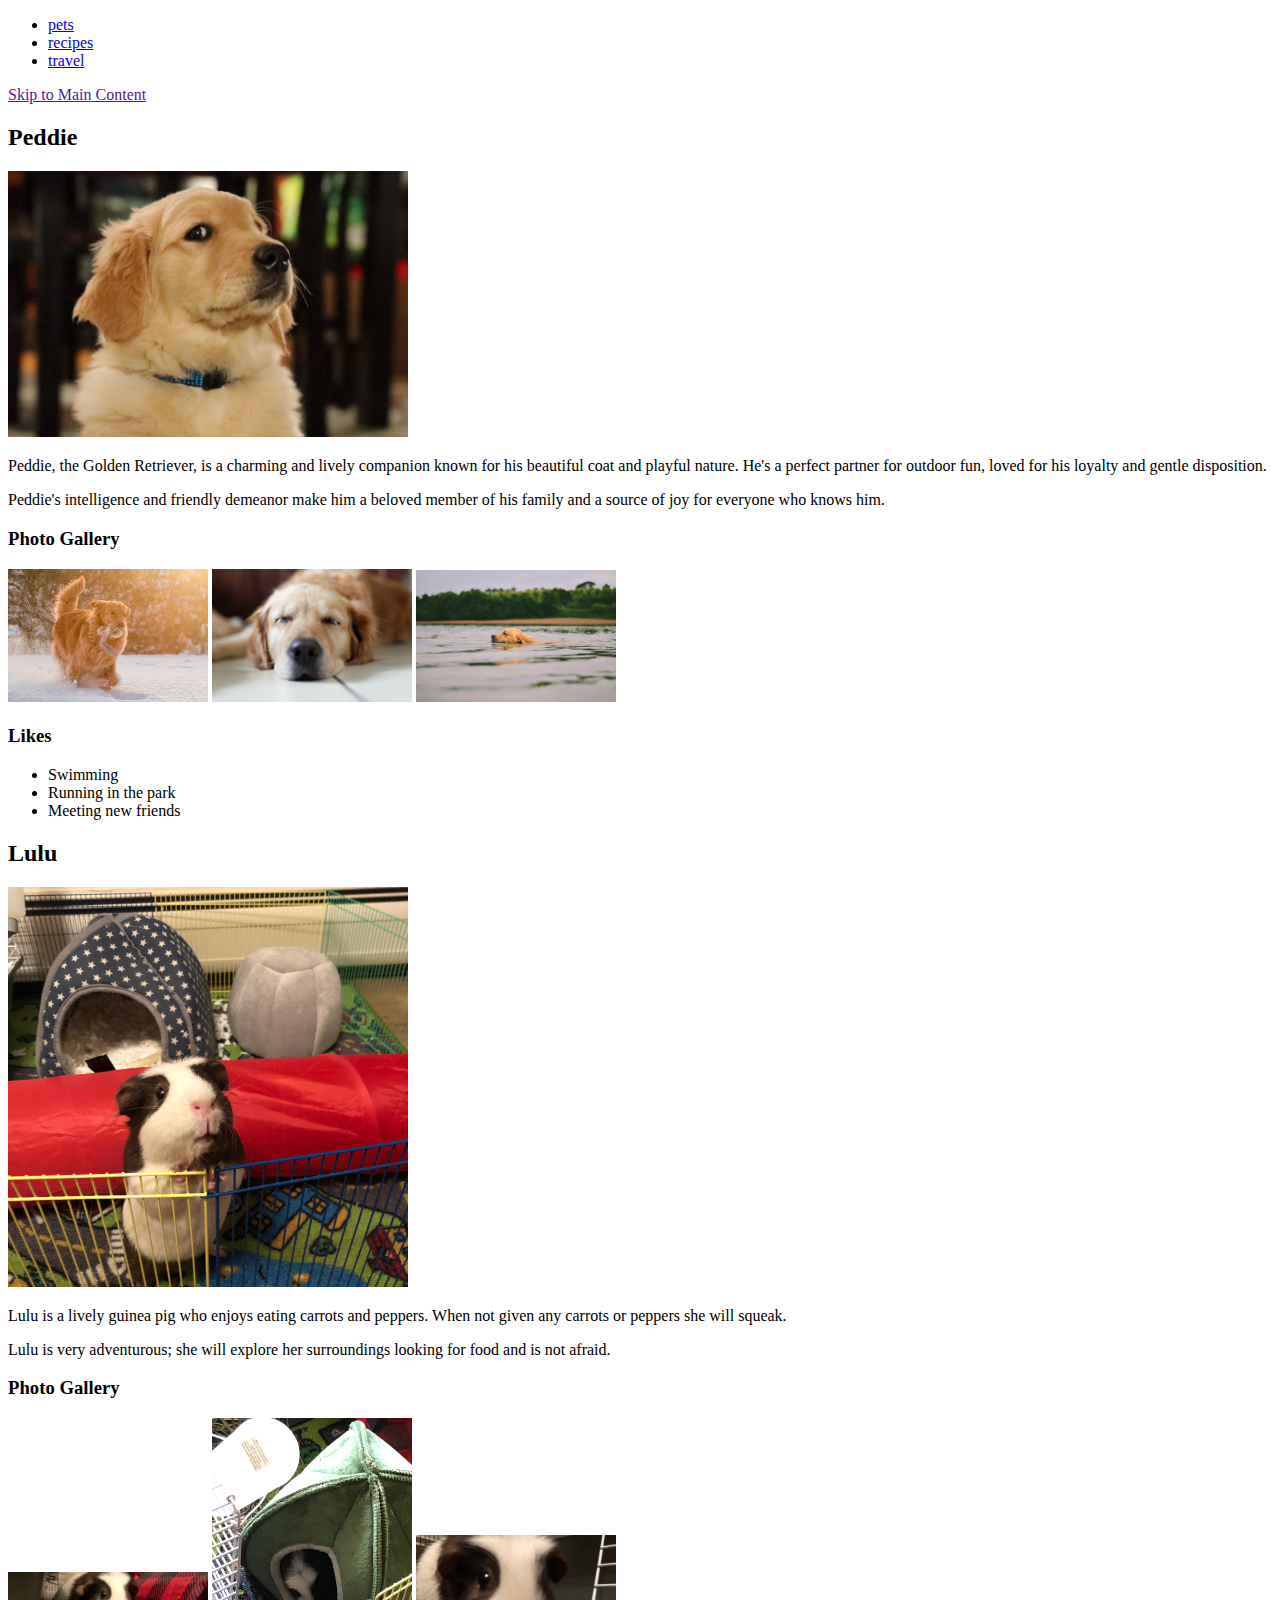
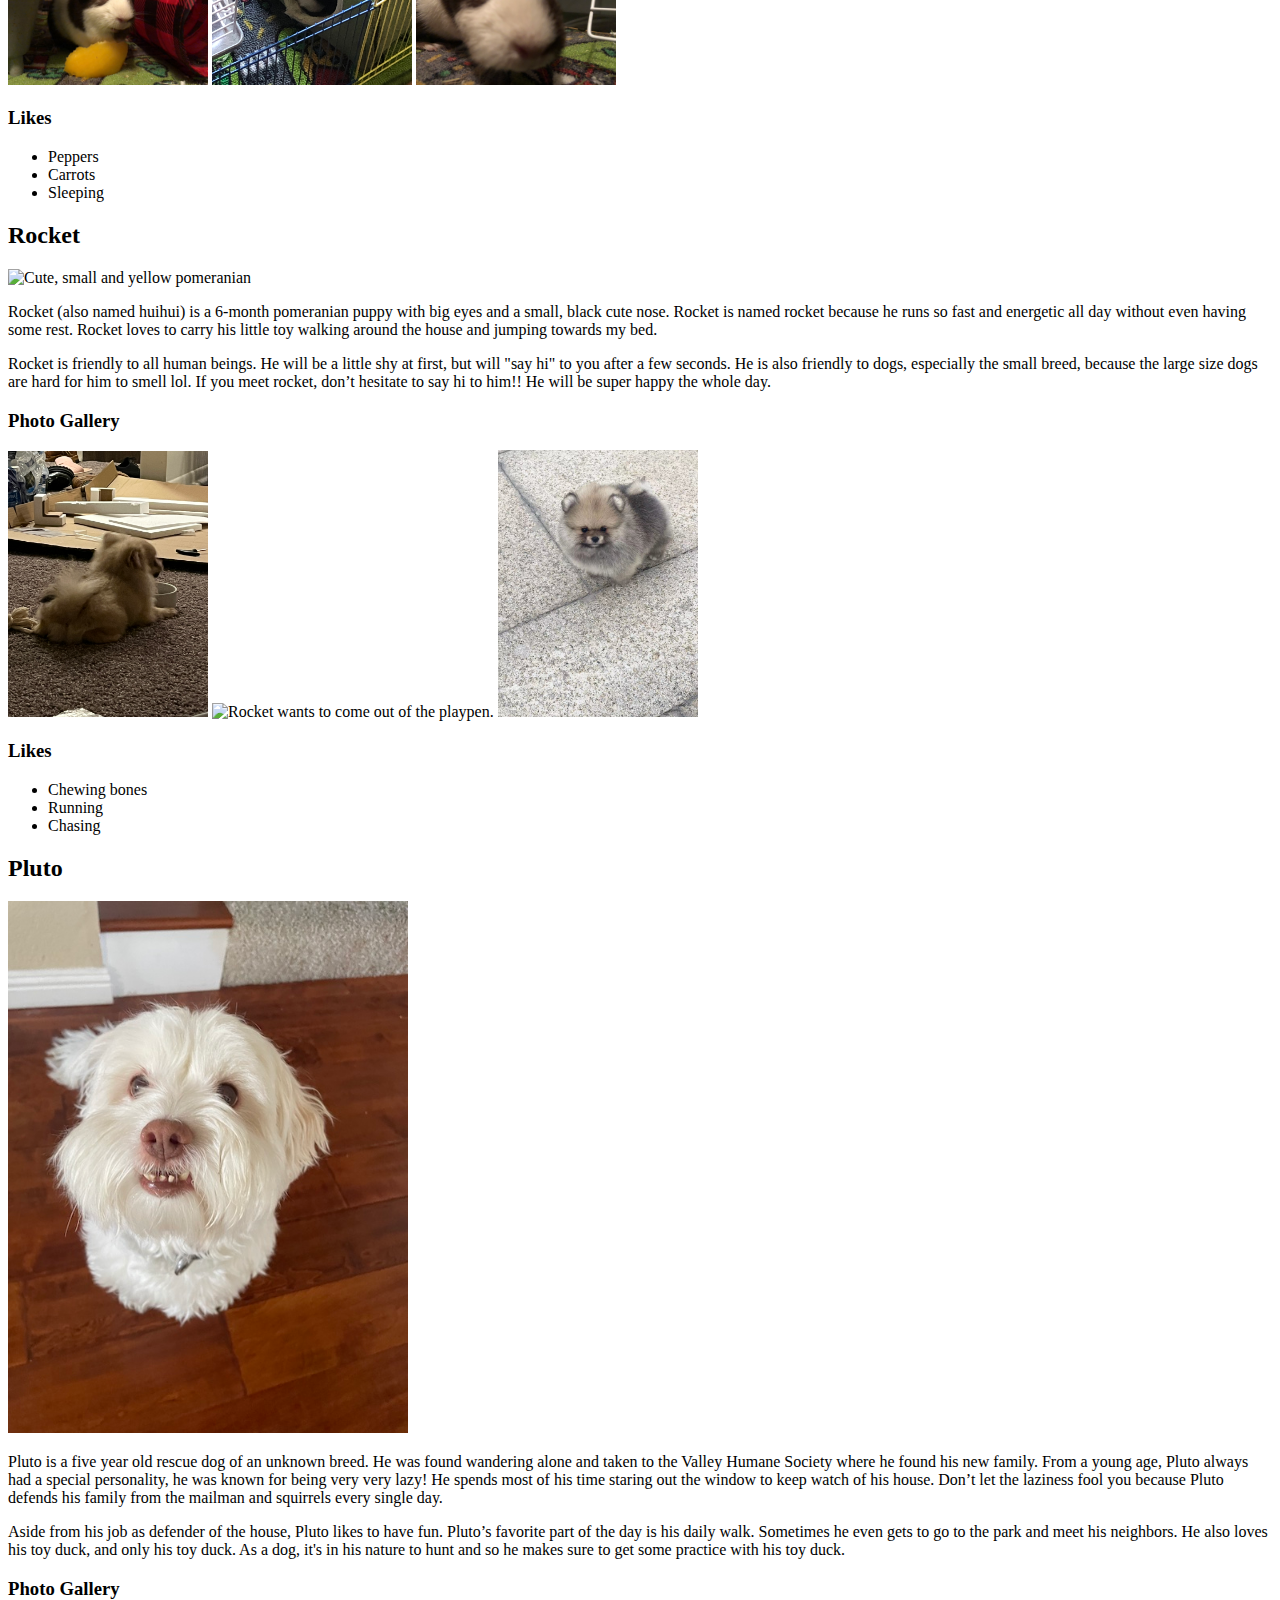
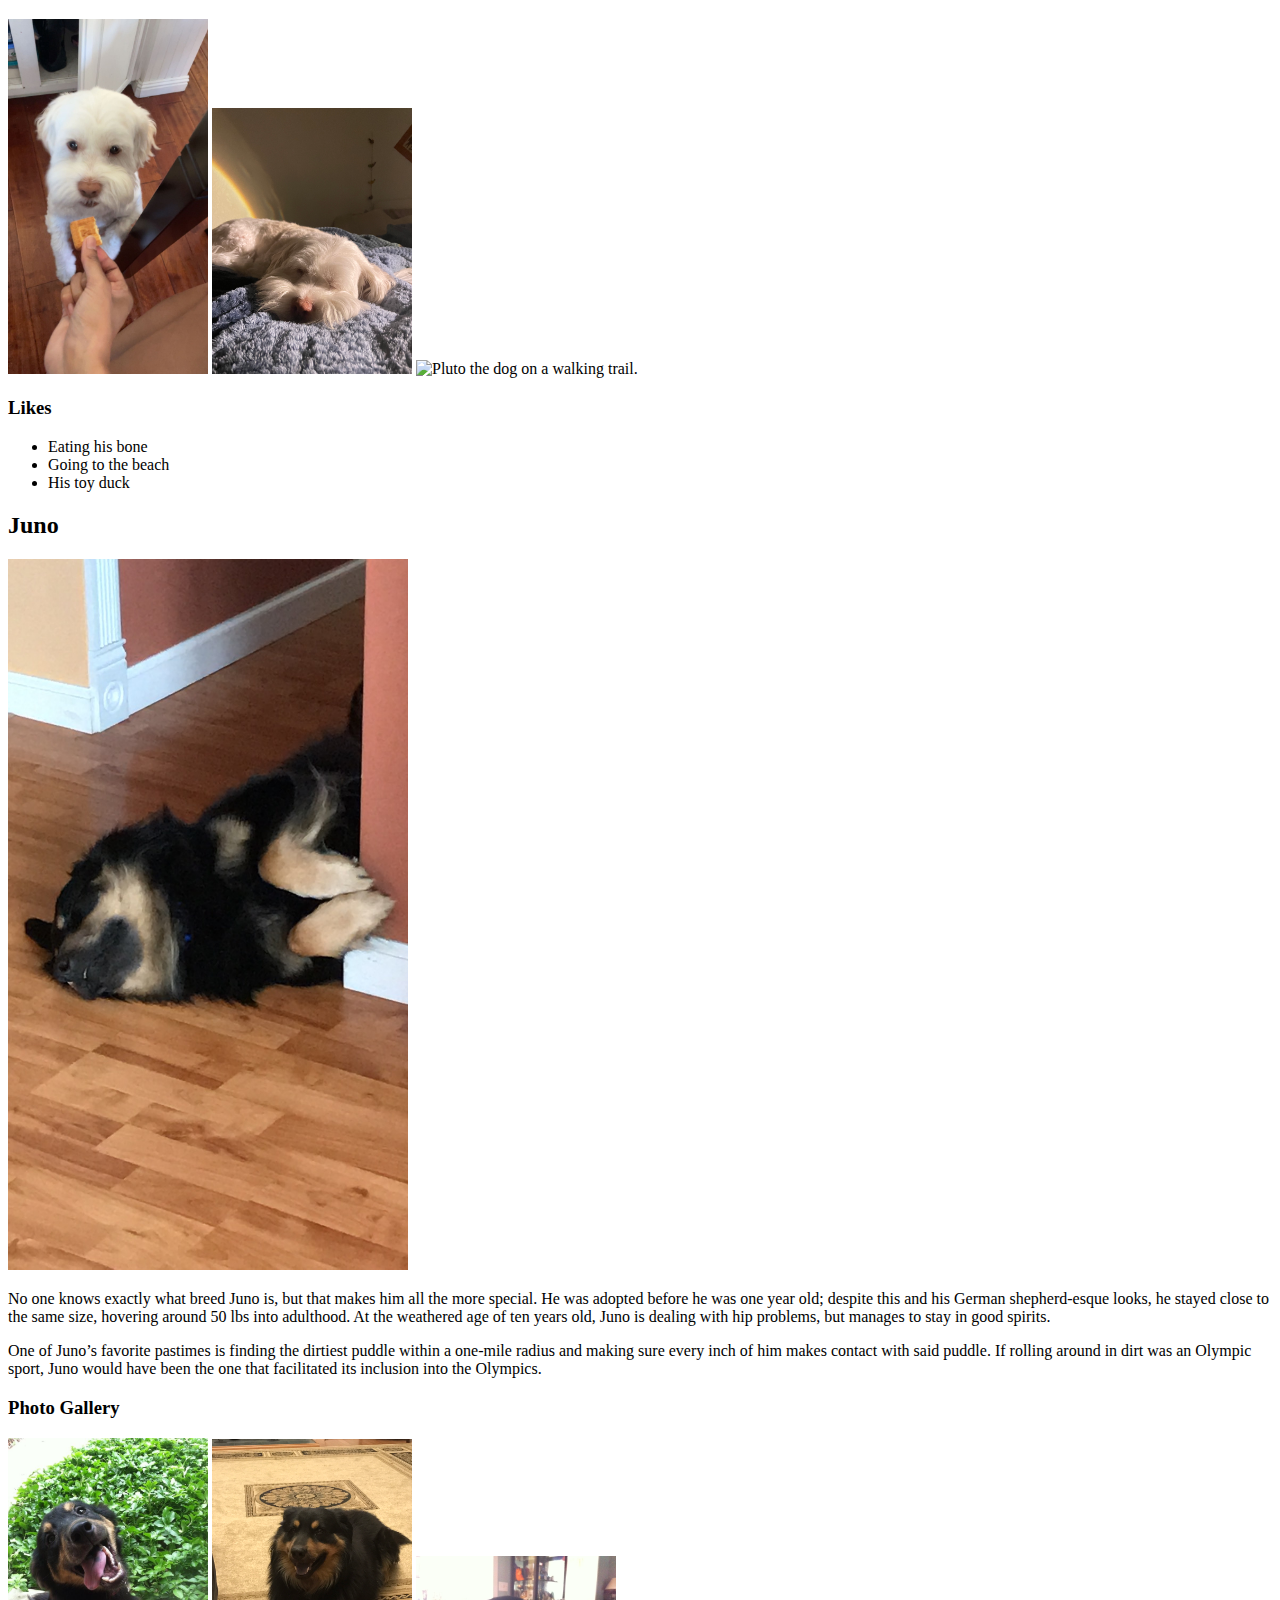
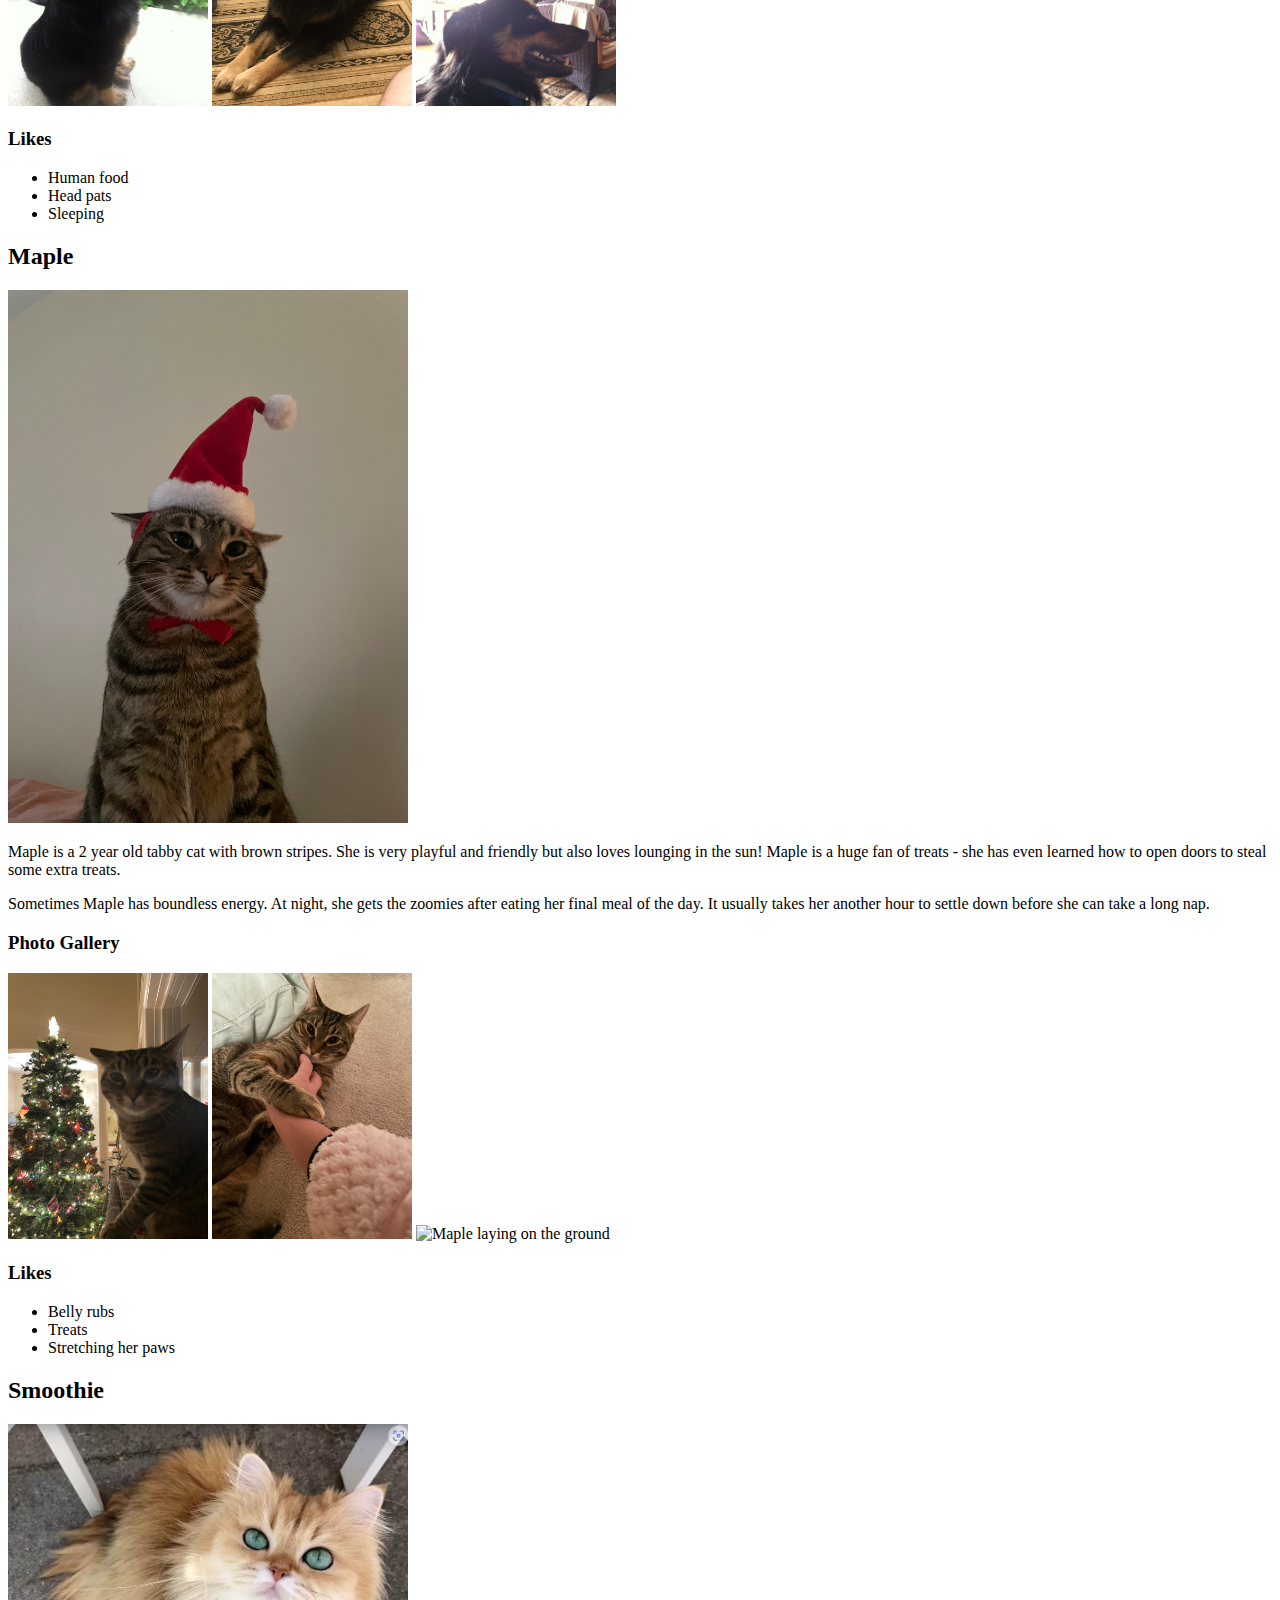
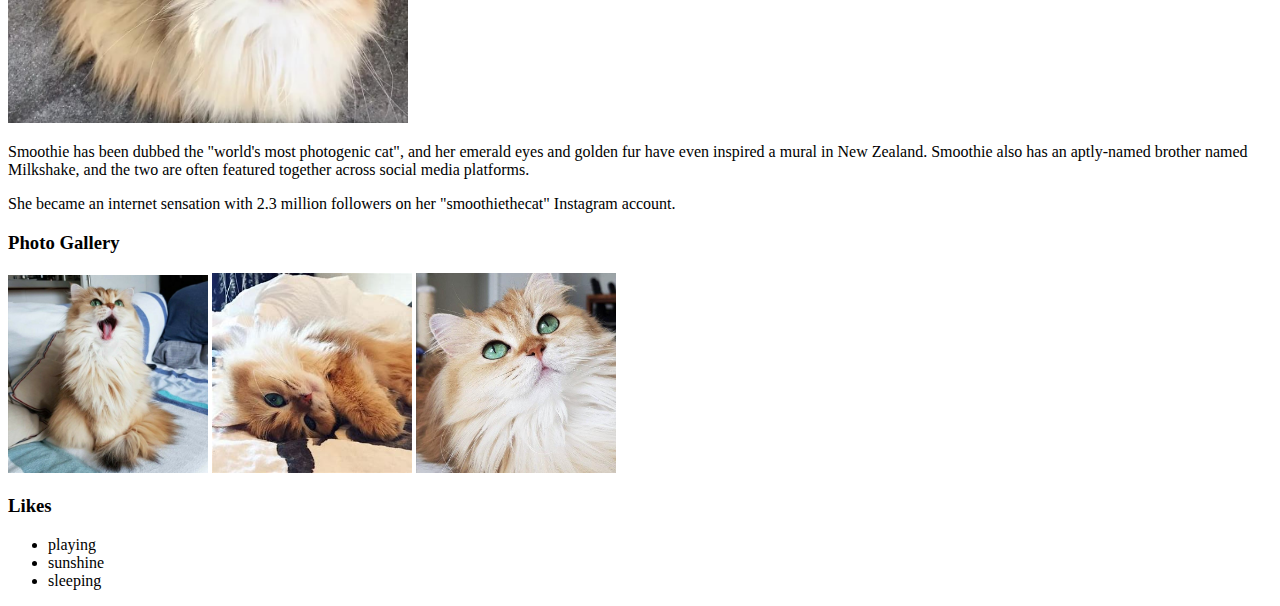
==== index.html @ 14c9a3e0 "Add files via upload" ====
<!DOCTYPE html>
<html lang="en">
<head>
    <meta charset="UTF-8">
    <meta name="viewport" content="width=device-width, initial-scale=1.0">
    <title>Pets</title>
</head>
<body>
    <header>
        <nav>
            <ul>
                <li><a href = "index.html">pets</a></li>
                <li><a href = "recipes.html">recipes</a></li>
                <li><a href = "travel.html">travel</a></li>
            </ul>
        </nav>

    </header>
    <a href = "">Skip to Main Content</a>
    <main>
        <div>
            <h2>Peddie</h2>
            <img src="images/peddie.jpg" width = "400" alt="A cute naughty golden retriever.">

            <p>Peddie, the Golden Retriever, is a charming and lively companion known for his beautiful coat and playful nature. He's a perfect partner for outdoor fun, loved for his loyalty and gentle disposition.</p>

            <P>Peddie's intelligence and friendly demeanor make him a beloved member of his family and a source of joy for everyone who knows him.</P>

            <h3>Photo Gallery</h3>
            <img src="images/peddie_play.jpg" width ="200" alt = "Peddie is playing in the snow.">
            <img src="images/peddie_sleep.jpg"  width ="200" alt="Peddie loves sleeping on the couch.">
            <img src="images/peddie_swim.jpg"  width ="200" alt="Peddie is swimming in a lake.">

            <h3>Likes</h3>
            <ul>
                <li>Swimming</li>
                <li>Running in the park</li>
                <li>Meeting new friends</li>
            </ul>
            <!-- Colleen van Lent -->
        
        </div>
        <div>
            <h2>Lulu</h2>
            <img src="images/lulu-1.jpg" width = "400" alt="A chubby guinea pig with patches of dark-brown and white.">

            <p>Lulu is a lively guinea pig who enjoys eating carrots and peppers. When not given any carrots or peppers she will squeak.</p>

            <P>Lulu is very adventurous; she will explore her surroundings looking for food and is not afraid.</P>

            <h3>Photo Gallery</h3>
            <img src="images/lulu-eating-1.JPG" width ="200" alt = "Lulu enjoying a pepper">
            <img src="images/lulu-sleeping-1.jpg"  width ="200" alt="Lulu sleeping in a green house">
            <img src="images/lulu-2.jpg"  width ="200" alt="Lulu sniffing the camera">

            <h3>Likes</h3>
            <ul>
                <li>Peppers</li>
                <li>Carrots</li>
                <li>Sleeping</li>
            </ul>
        </div>
        <div>
            <h2>Rocket</h2>
            <img src="images/rocket_primary.jpg" width = "400" alt="Cute, small and yellow pomeranian">

            <p>Rocket (also named huihui) is a 6-month pomeranian puppy with big eyes and a small, black cute nose. Rocket is named rocket because he runs so fast and energetic all day without even having some rest. Rocket loves to carry his little toy walking around the house and jumping towards my bed.</p>

            <P>Rocket is friendly to all human beings. He will be a little shy at first, but will "say hi" to you after a few seconds. He is also friendly to dogs, especially the small breed, because the large size dogs are hard for him to smell lol. If you meet rocket, don’t hesitate to say hi to him!! He will be super happy the whole day.</P>

            <h3>Photo Gallery</h3>
            <img src="images/rocket_dinner.jpg" width ="200" alt = "Rocket is eating his dinner.">
            <img src="images/rocket_wants_to_go_out.jpg"  width ="200" alt="Rocket wants to come out of the playpen.">
            <img src="images/rocket_childhood.jpg"  width ="200" alt="Rocket is in his childhood.">

            <h3>Likes</h3>
            <ul>
                <li>Chewing bones</li>
                <li>Running</li>
                <li>Chasing</li>
            </ul>
        </div>
        <div>
            <h2>Pluto</h2>
            <img src="images/pluto.jpg" width = "400" alt="White dog looking up.">

            <p>Pluto is a five year old rescue dog of an unknown breed. He was found wandering alone and taken to the Valley Humane Society where he found his new family. From a young age, Pluto always had a special personality, he was known for being very very lazy! He spends most of his time staring out the window to keep watch of his house. Don’t let the laziness fool you because Pluto defends his family from the mailman and squirrels every single day.</p>

            <P>Aside from his job as defender of the house, Pluto likes to have fun. Pluto’s favorite part of the day is his daily walk. Sometimes he even gets to go to the park and meet his neighbors. He also loves his toy duck, and only his toy duck. As a dog, it's in his nature to hunt and so he makes sure to get some practice with his toy duck.</P>

            <h3>Photo Gallery</h3>
            <img src="images/pluto_cookie.JPG" width ="200" alt = "Pluto the dog standing up to eat a cookie.">
            <img src="images/pluto_sleeping.jpg"  width ="200" alt="Pluto sleeping on bed.">
            <img src="images/pluto_walk.jpg"  width ="200" alt="Pluto the dog on a walking trail.">

            <h3>Likes</h3>
            <ul>
                <li>Eating his bone</li>
                <li>Going to the beach</li>
                <li>His toy duck</li>
            </ul>
        </div>
        <div>
            <h2>Juno</h2>
            <img src="images/juno_classic.JPG" width = "400" alt="Black and brown dog asleep on his side">

            <p>No one knows exactly what breed Juno is, but that makes him all the more special. He was adopted before he was one year old; despite this and his German shepherd-esque looks, he stayed close to the same size, hovering around 50 lbs into adulthood. At the weathered age of ten years old, Juno is dealing with hip problems, but manages to stay in good spirits.</p>

            <P>One of Juno’s favorite pastimes is finding the dirtiest puddle within a one-mile radius and making sure every inch of him makes contact with said puddle. If rolling around in dirt was an Olympic sport, Juno would have been the one that facilitated its inclusion into the Olympics. </P>

            <h3>Photo Gallery</h3>
            <img src="images/juno_pup.JPG" width ="200" alt = "A young black and brown dog with his tongue hanging out">
            <img src="images/juno_laying.JPG"  width ="200" alt="A black and brown dog laying on a rug.">
            <img src="images/juno_profile.JPG"  width ="200" alt="A profile perspective of a black and brown dog from shoulders up.">

            <h3>Likes</h3>
            <ul>
                <li>Human food</li>
                <li>Head pats</li>
                <li>Sleeping</li>
            </ul>
        </div>
        <div>
            <h2>Maple</h2>
            <img src="images/maple_santa.JPG" width = "400" alt="Brown striped tabby wearing a santa hat.">

            <p>Maple is a 2 year old tabby cat with brown stripes. She is very playful and friendly but also loves lounging in the sun! Maple is a huge fan of treats - she has even learned how to open doors to steal some extra treats.</p>

            <P>Sometimes Maple has boundless energy. At night, she gets the zoomies after eating her final meal of the day. It usually takes her another hour to settle down before she can take a long nap. </P>

            <h3>Photo Gallery</h3>
            <img src="images/maple_christmas.JPG" width ="200" alt = "Maple with christmas tree">
            <img src="images/maple_playing.JPG"  width ="200" alt="Maple playing on the ground.">
            <img src="images/maple_sun.JPG"  width ="200" alt="Maple laying on the ground">

            <h3>Likes</h3>
            <ul>
                <li>Belly rubs</li>
                <li>Treats</li>
                <li>Stretching her paws</li>
            </ul>
        </div>
        <div>
            <h2>Smoothie</h2>
            <img src="images/Smoothie_staring.jpg" width = "400" alt="Long-hair beautiful, orange tabby cat.">

            <p>Smoothie has been dubbed the "world's most photogenic cat", and her emerald eyes and golden fur have even inspired a mural in New Zealand. Smoothie also has an aptly-named brother named Milkshake, and the two are often featured together across social media platforms.</p>

            <P>She became an internet sensation with 2.3 million followers on her "smoothiethecat" Instagram account.</P>

            <h3>Photo Gallery</h3>
            <img src="images/Smoothie_yawn.jpg" width ="200" alt = "Smoothie is yawing">
            <img src="images/Smoothie_laying.jpg"  width ="200" alt="Smoothie is laying.">
            <img src="images/Smoothie_curious.jpg"  width ="200" alt="Smoothie is curious about the world.">

            <h3>Likes</h3>
            <ul>
                <li>playing</li>
                <li>sunshine</li>
                <li>sleeping</li>
            </ul> 
        </div>
        <div></div>
    </main>
    
</body>
</html>
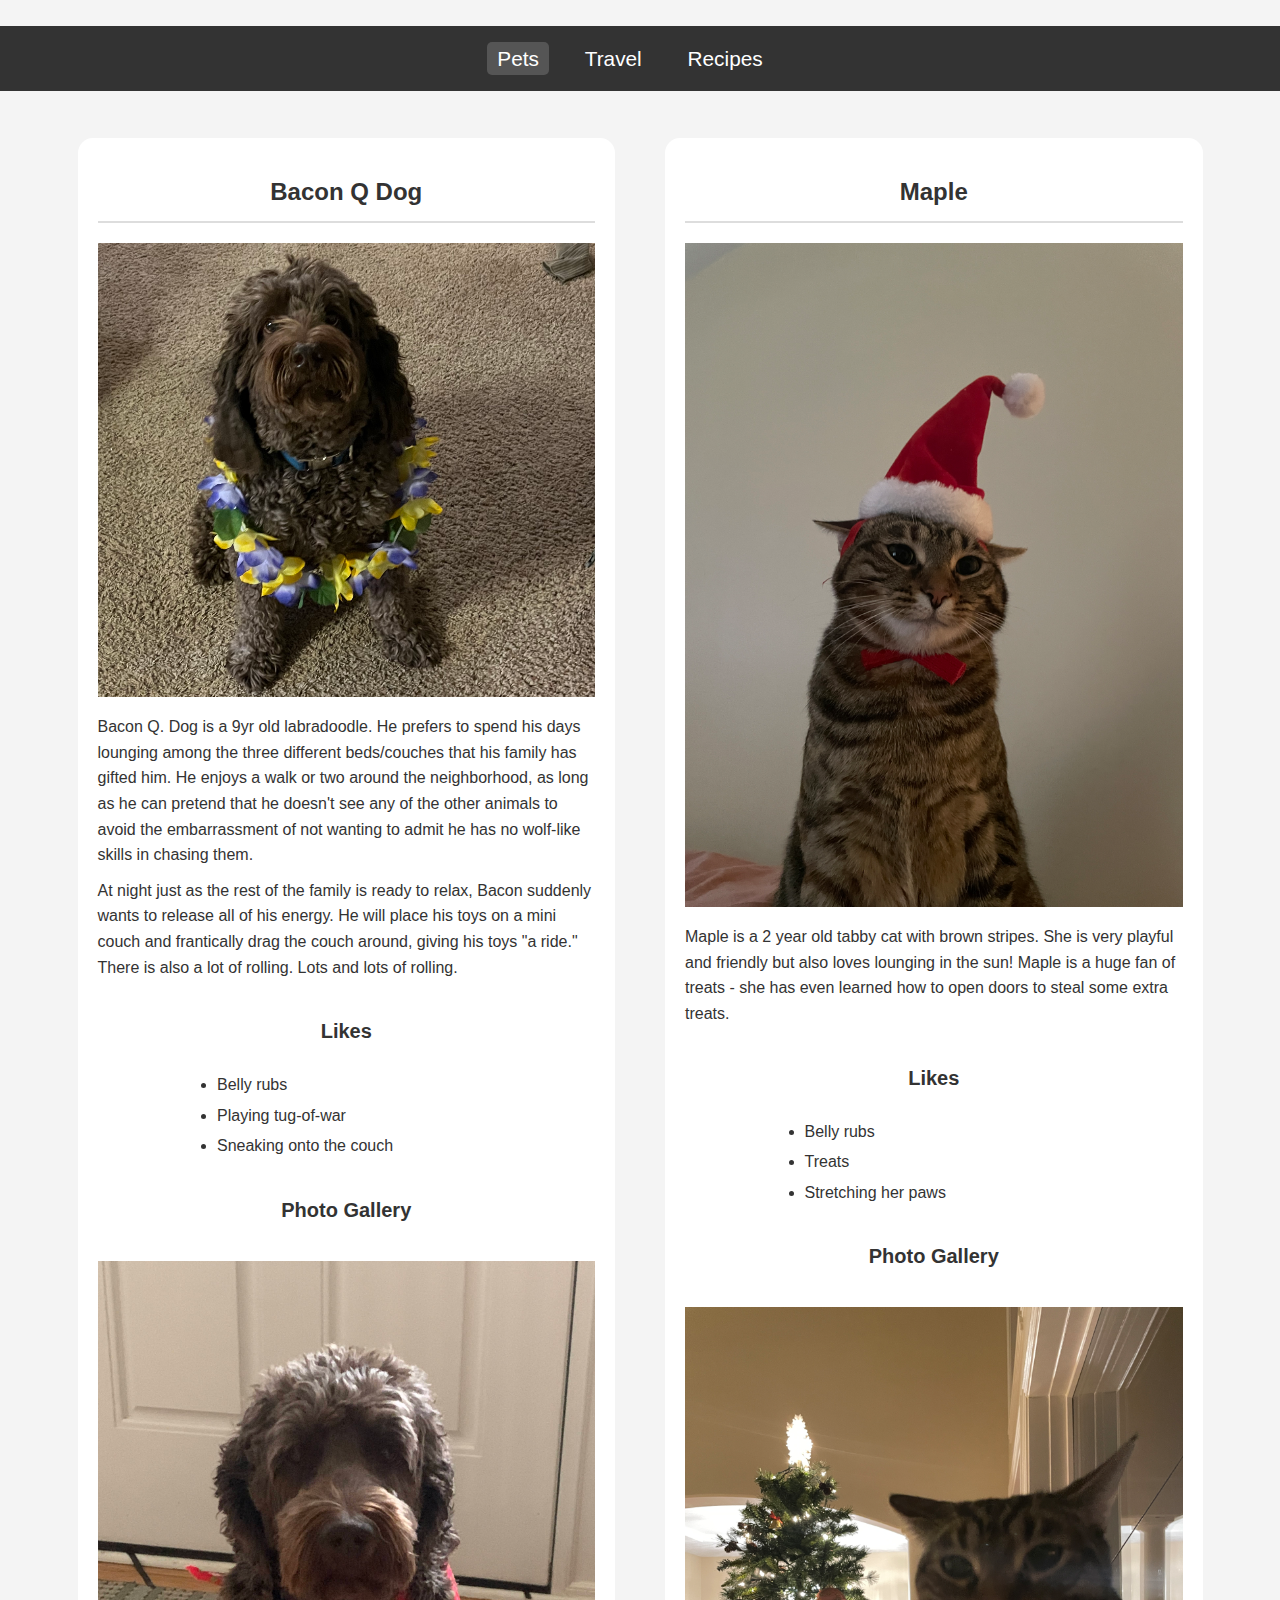
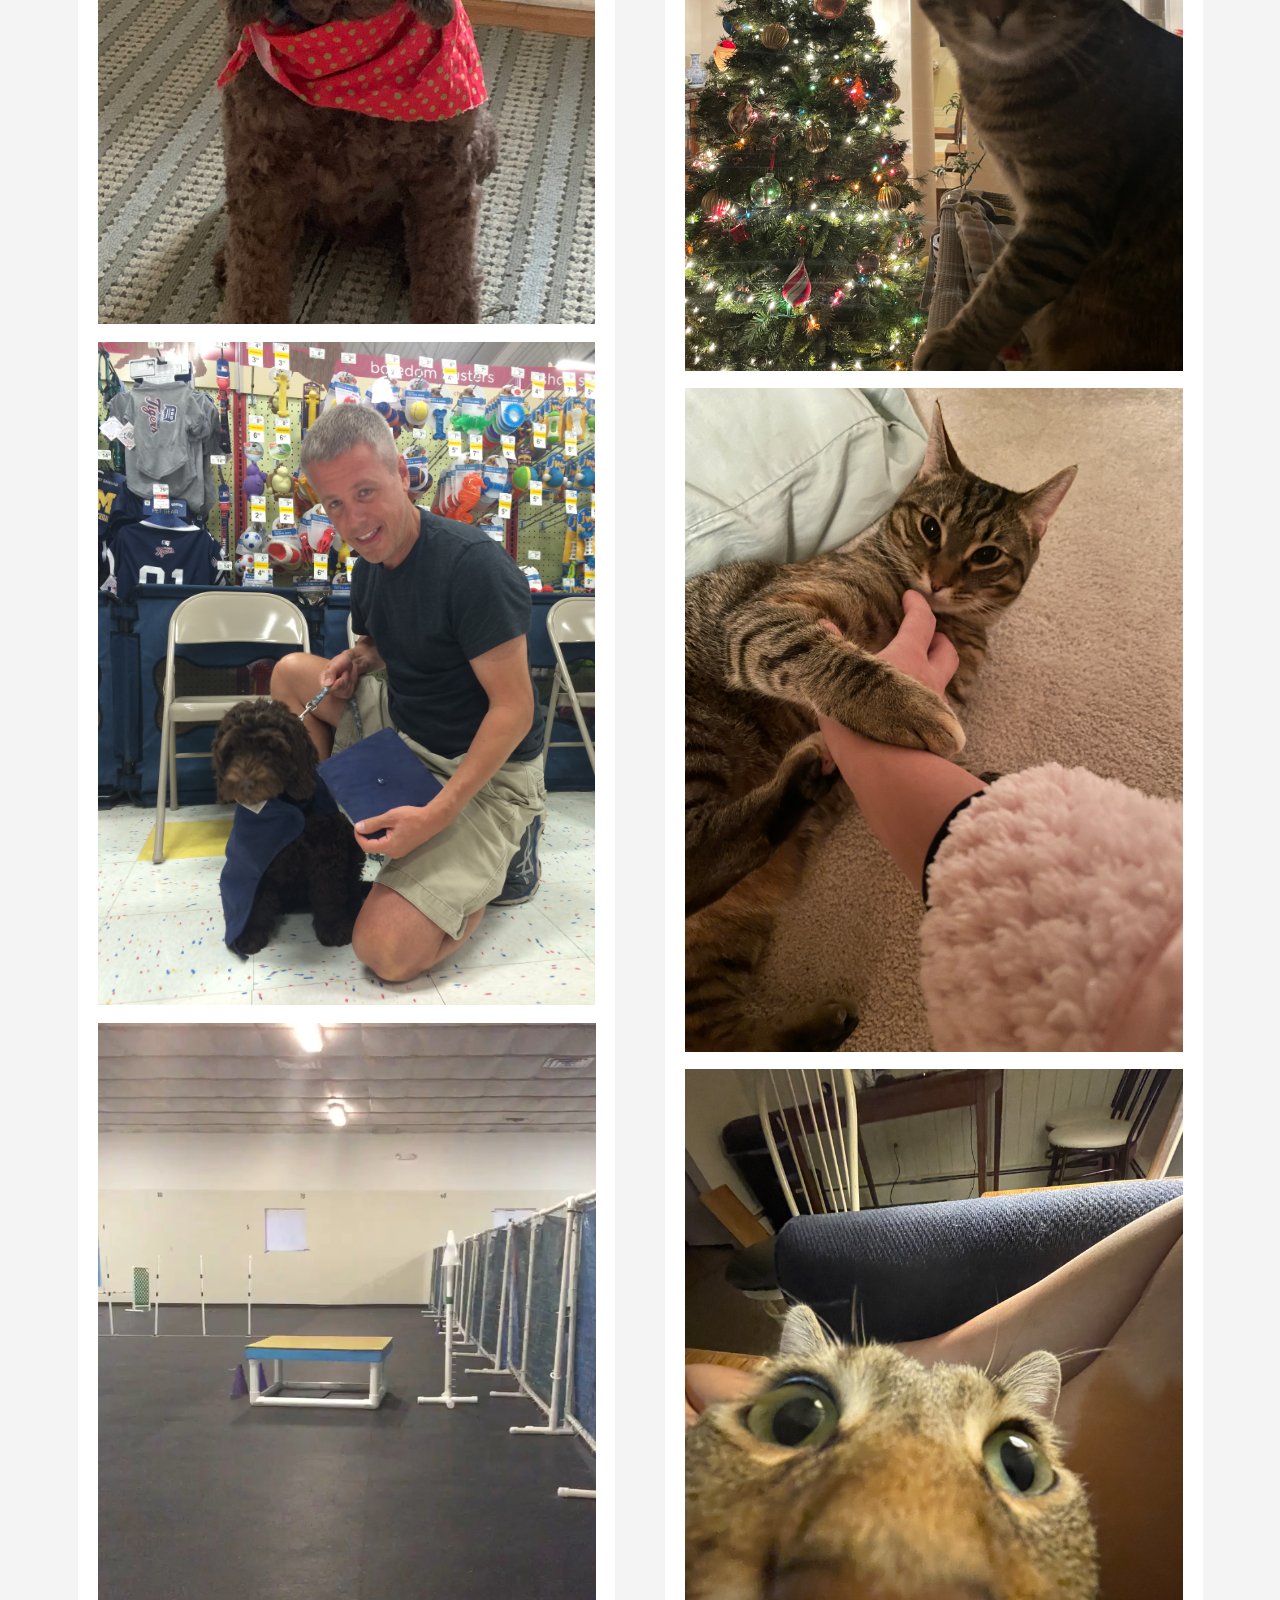
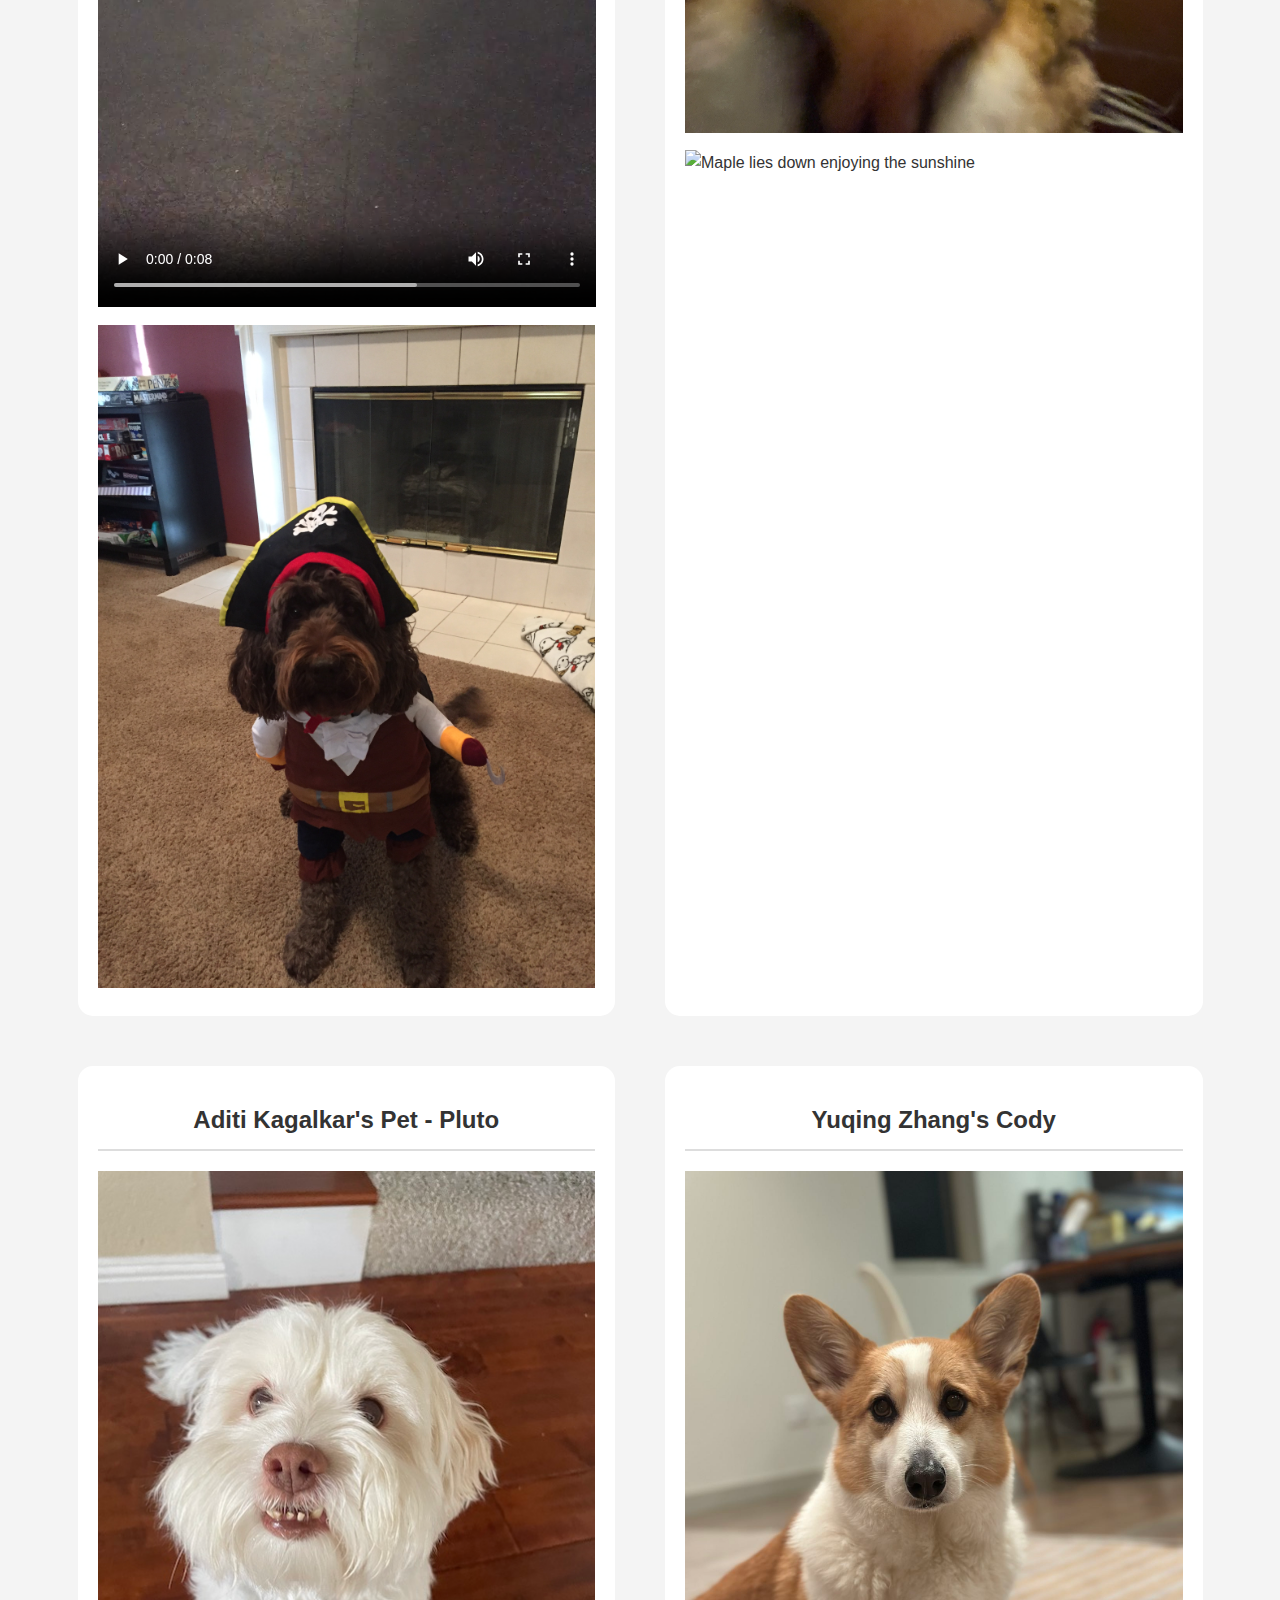
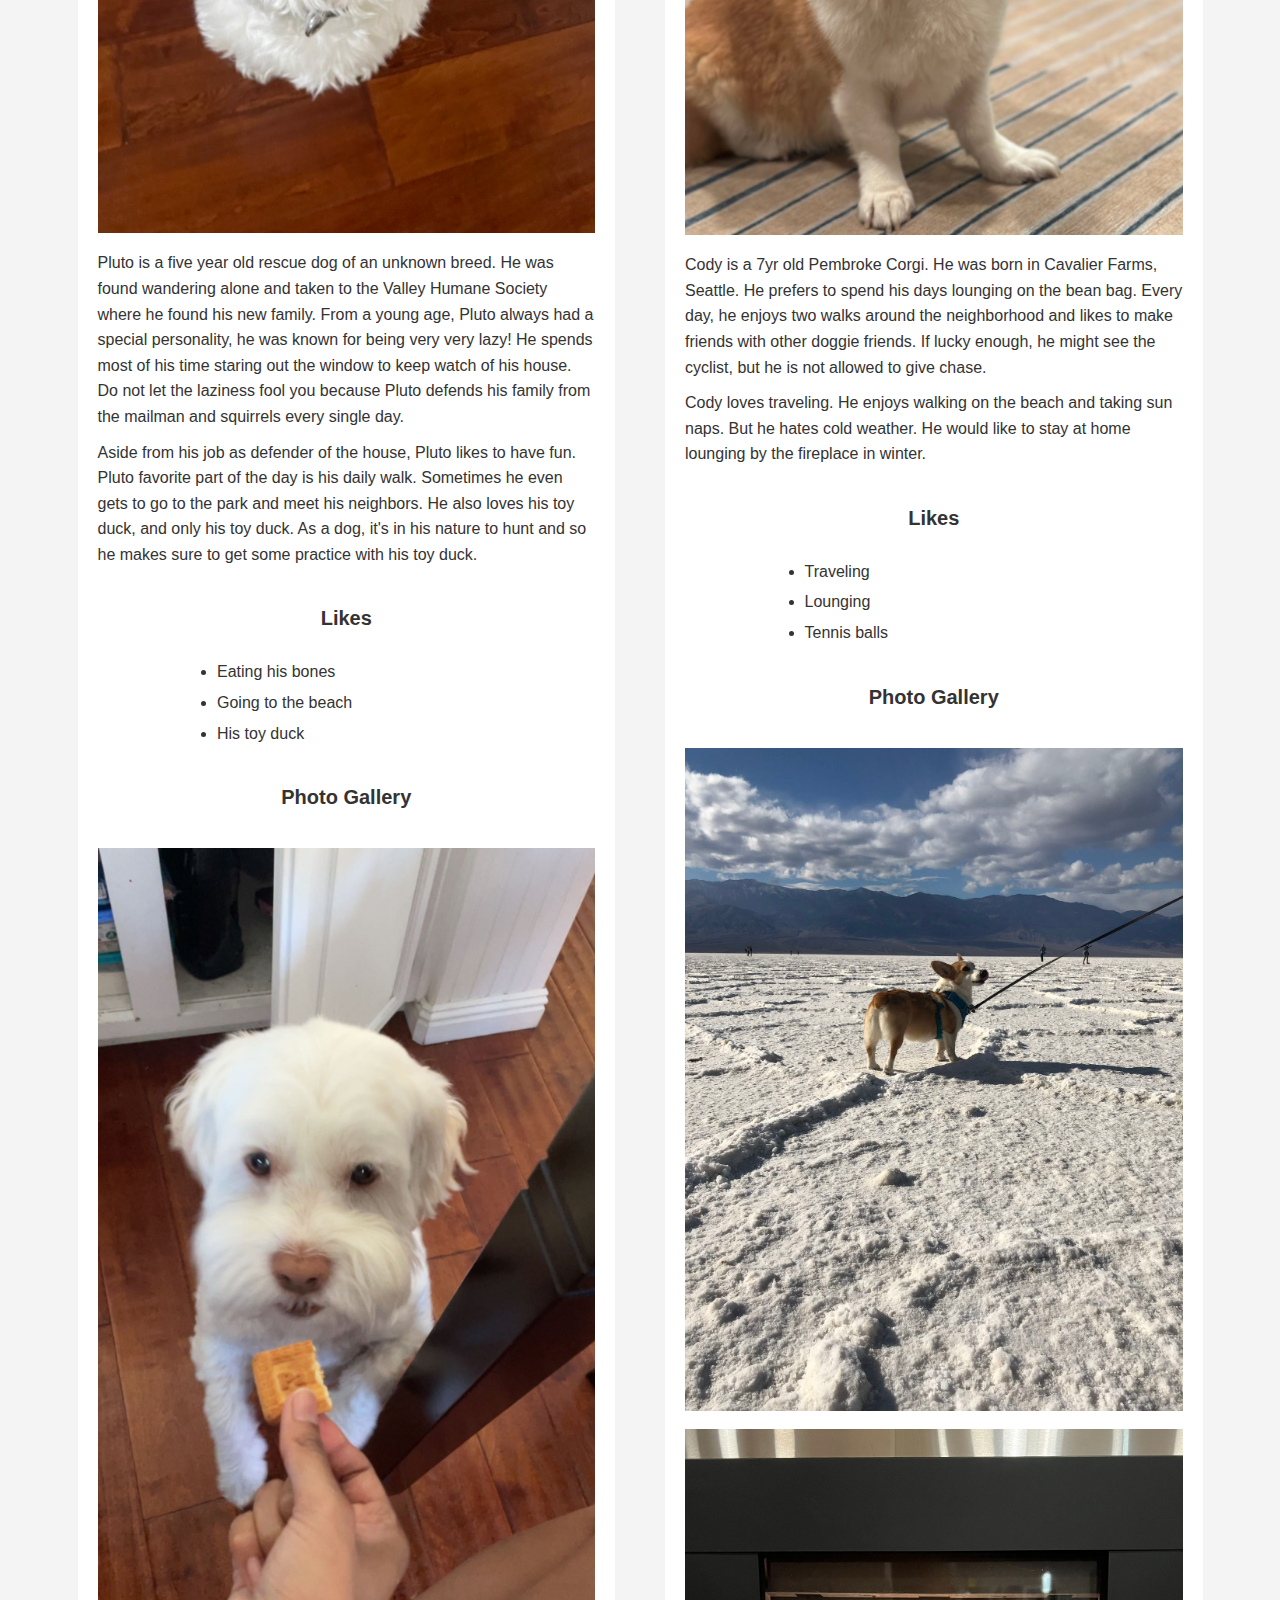
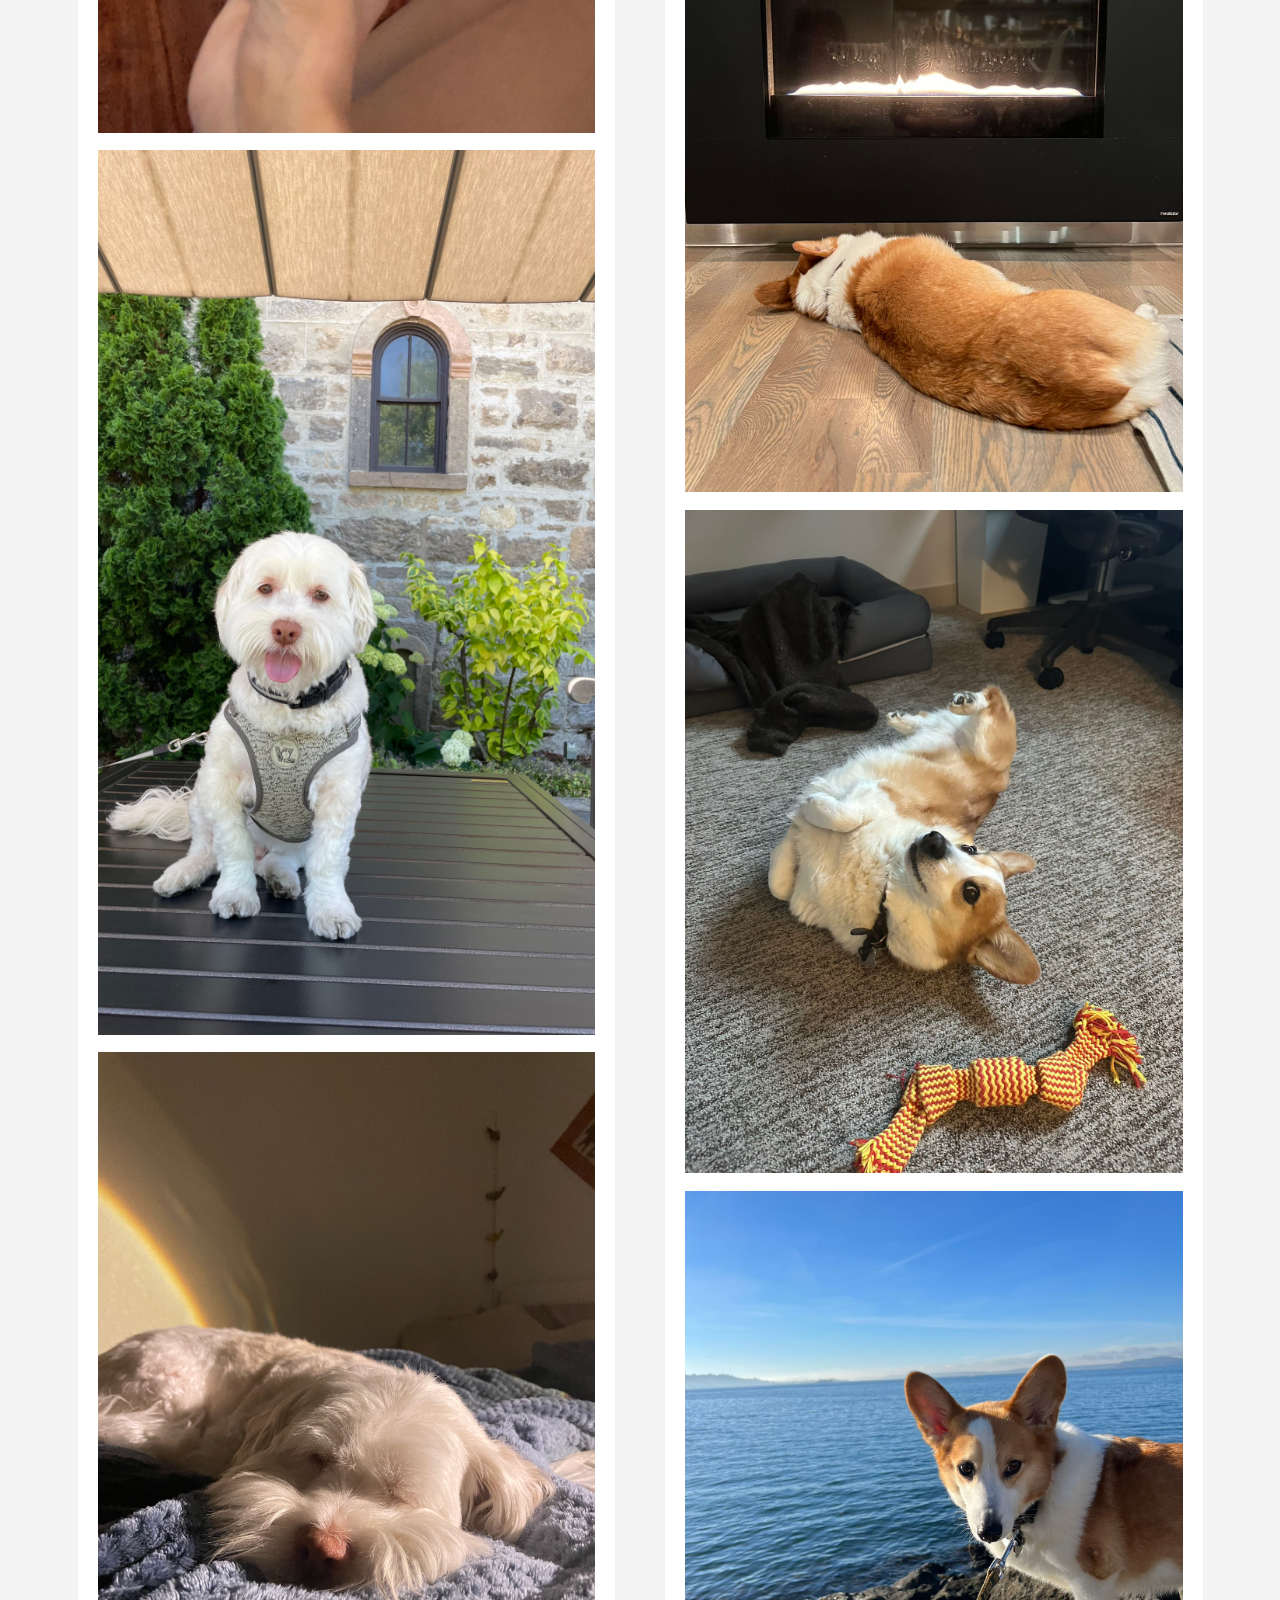
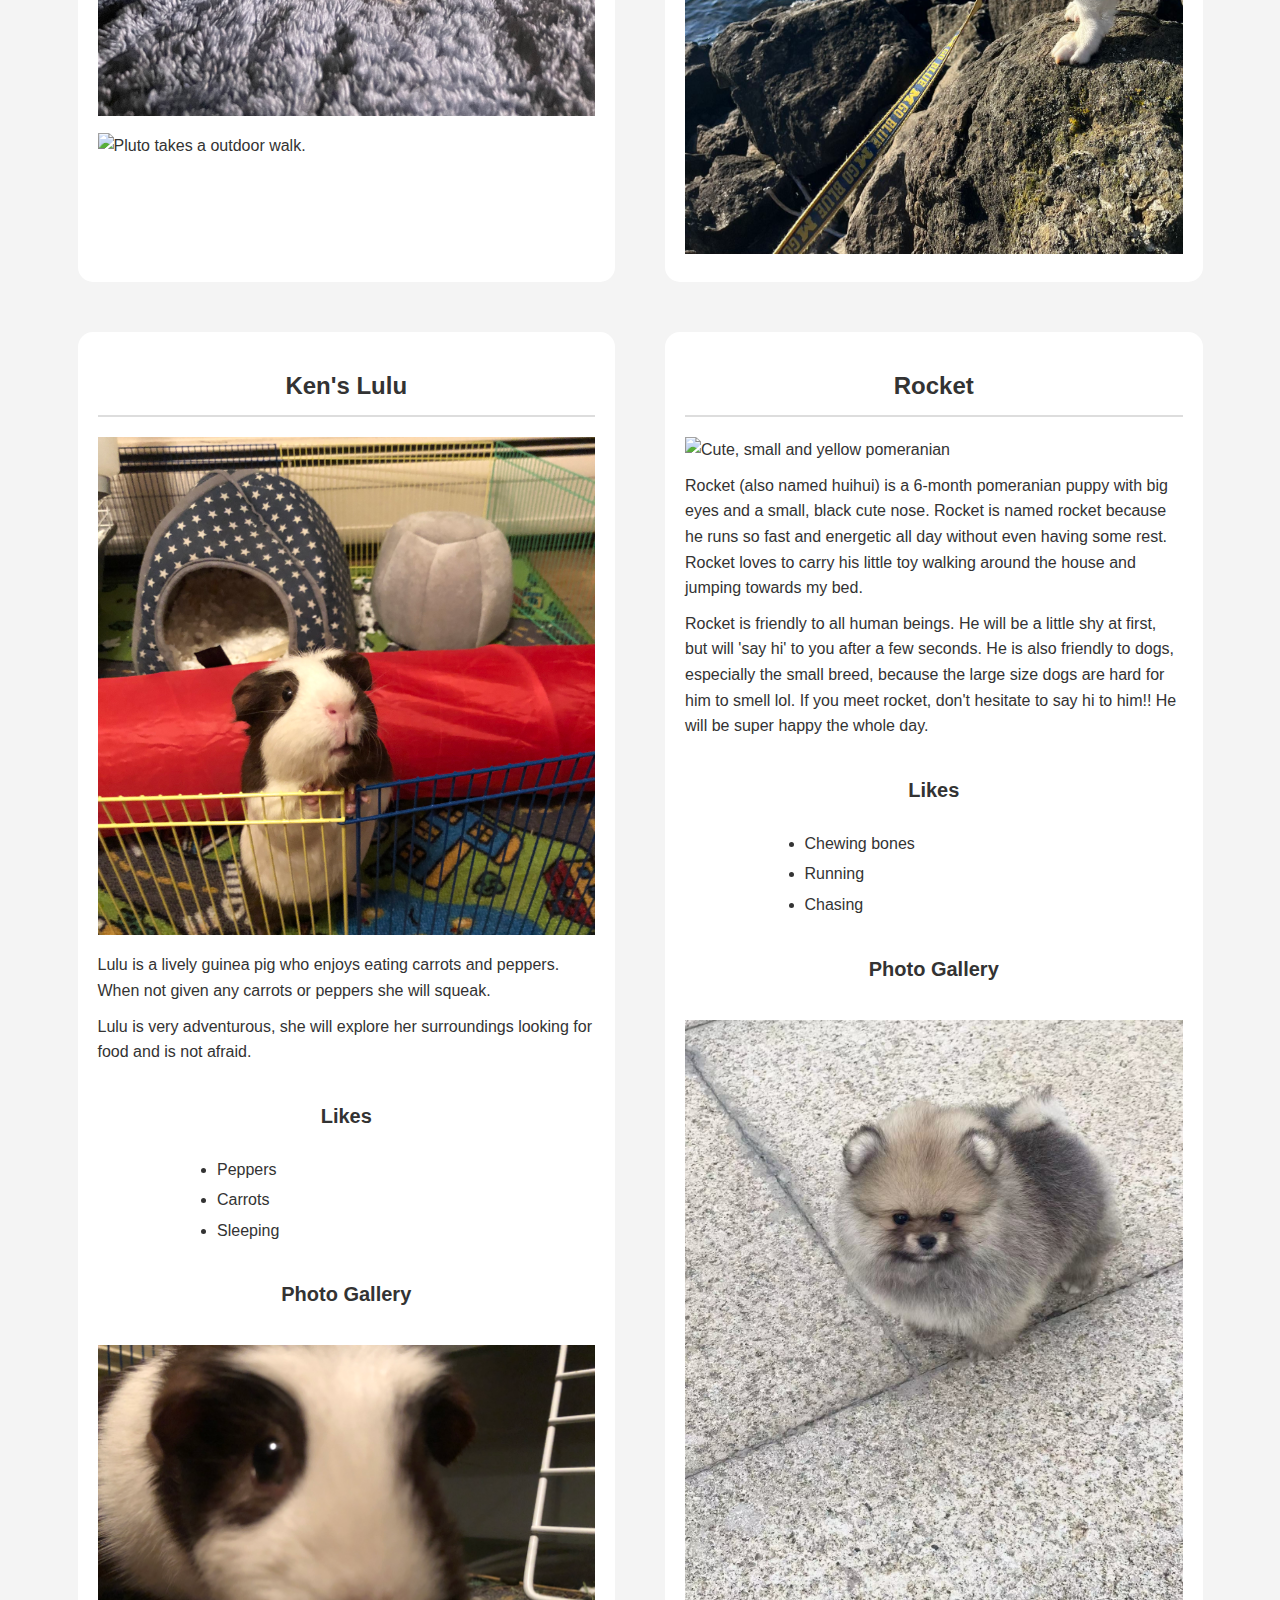
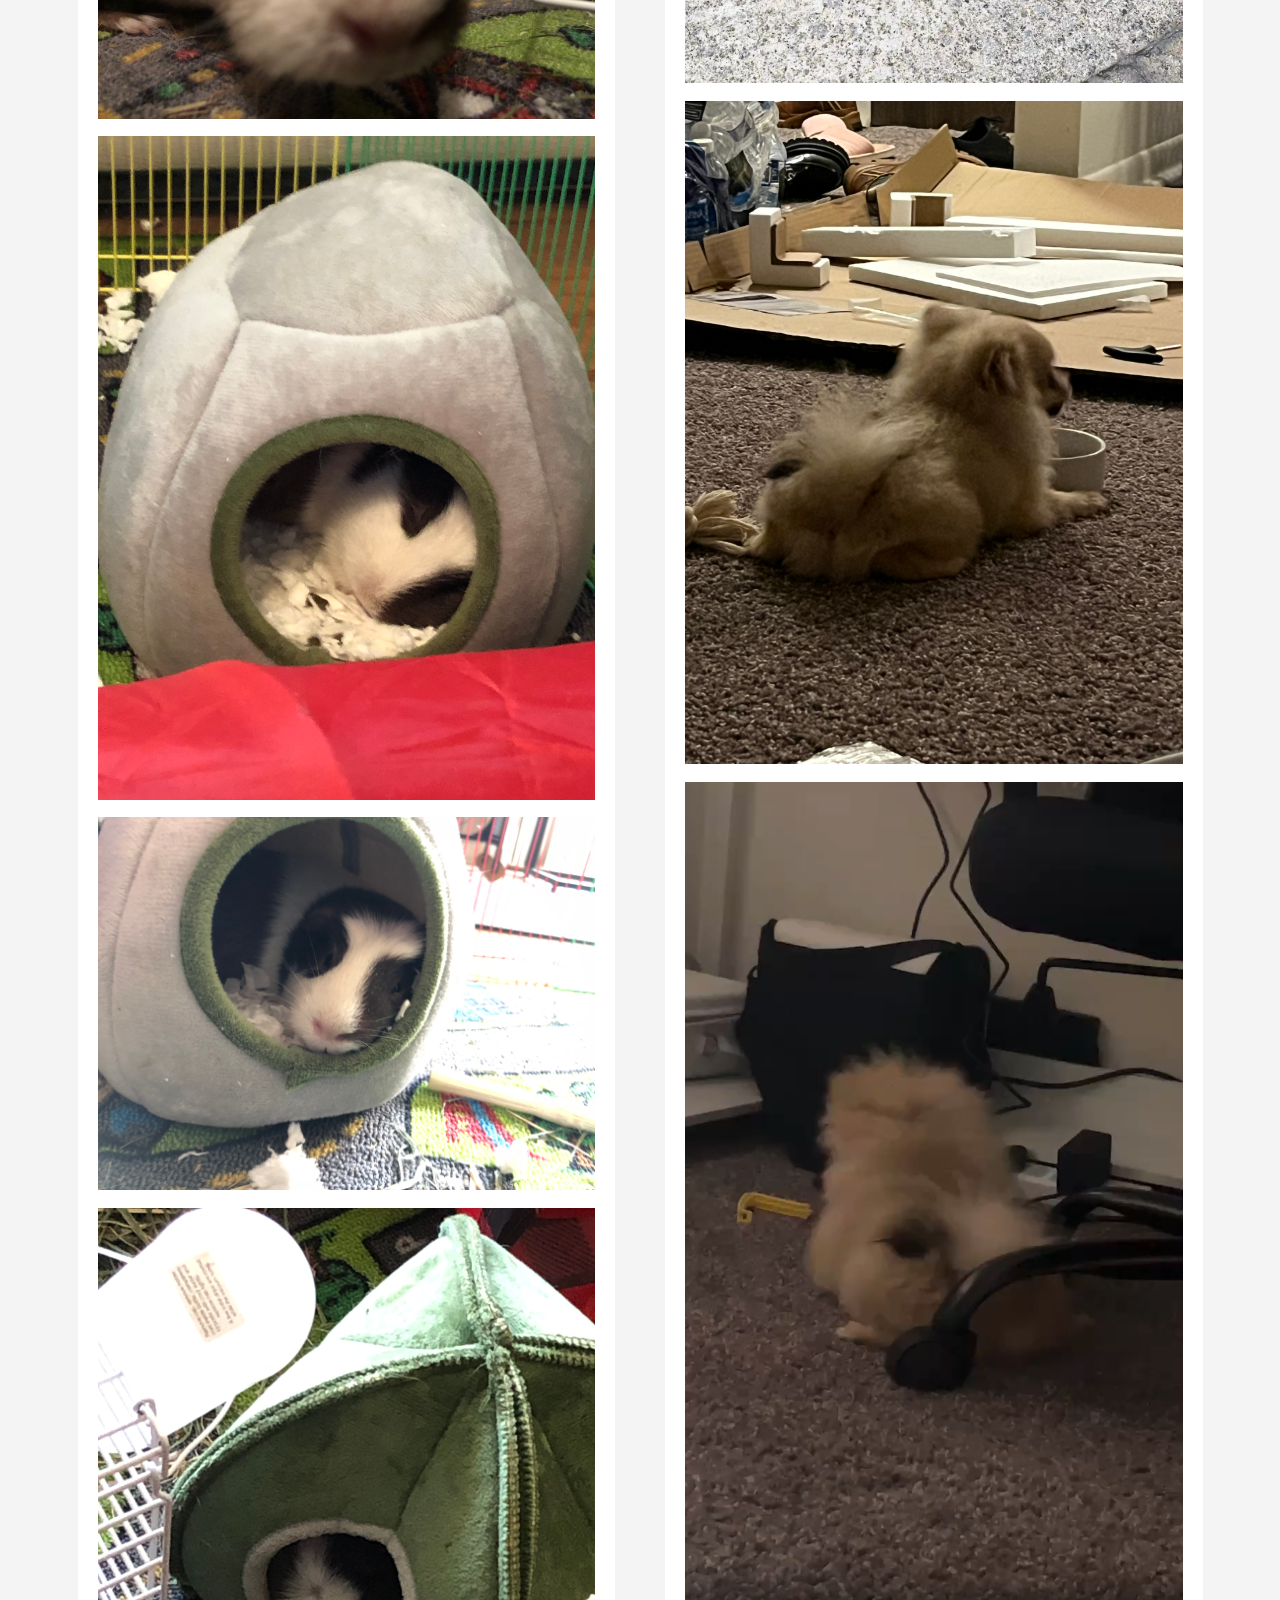
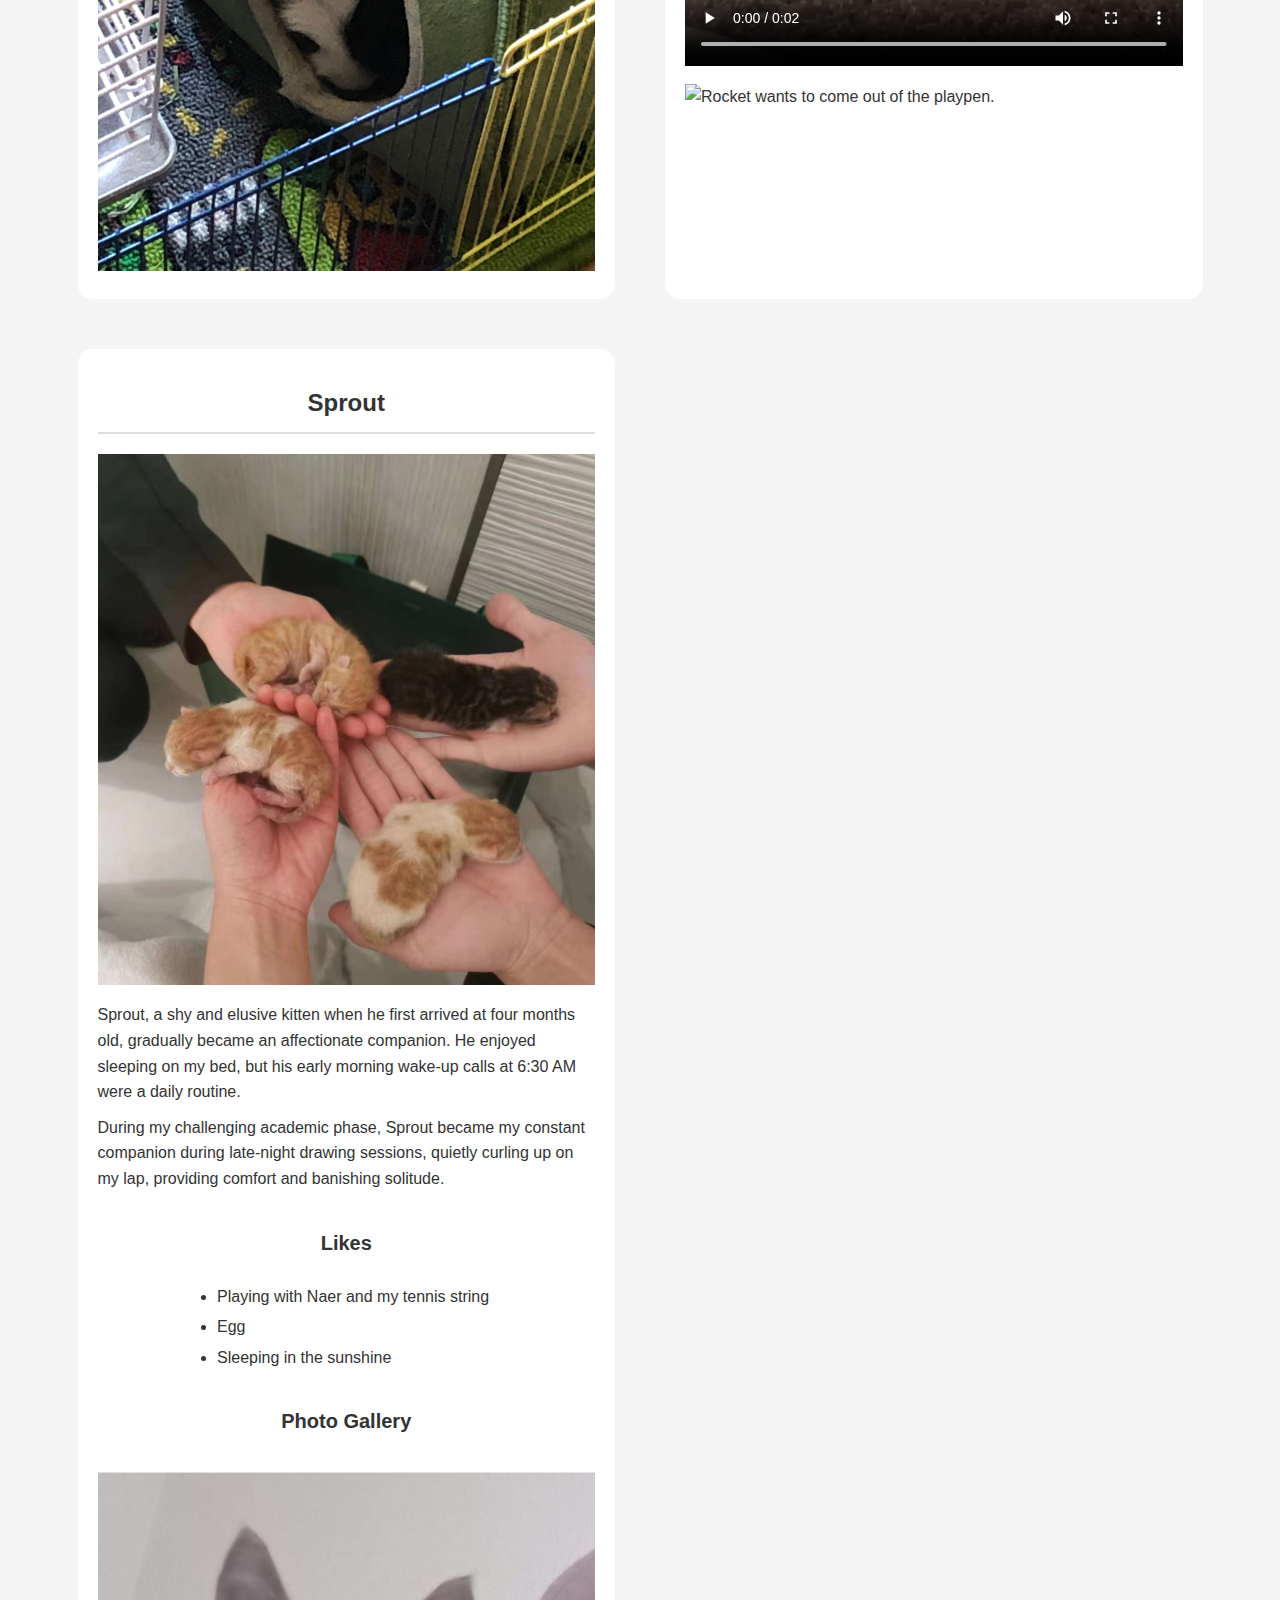
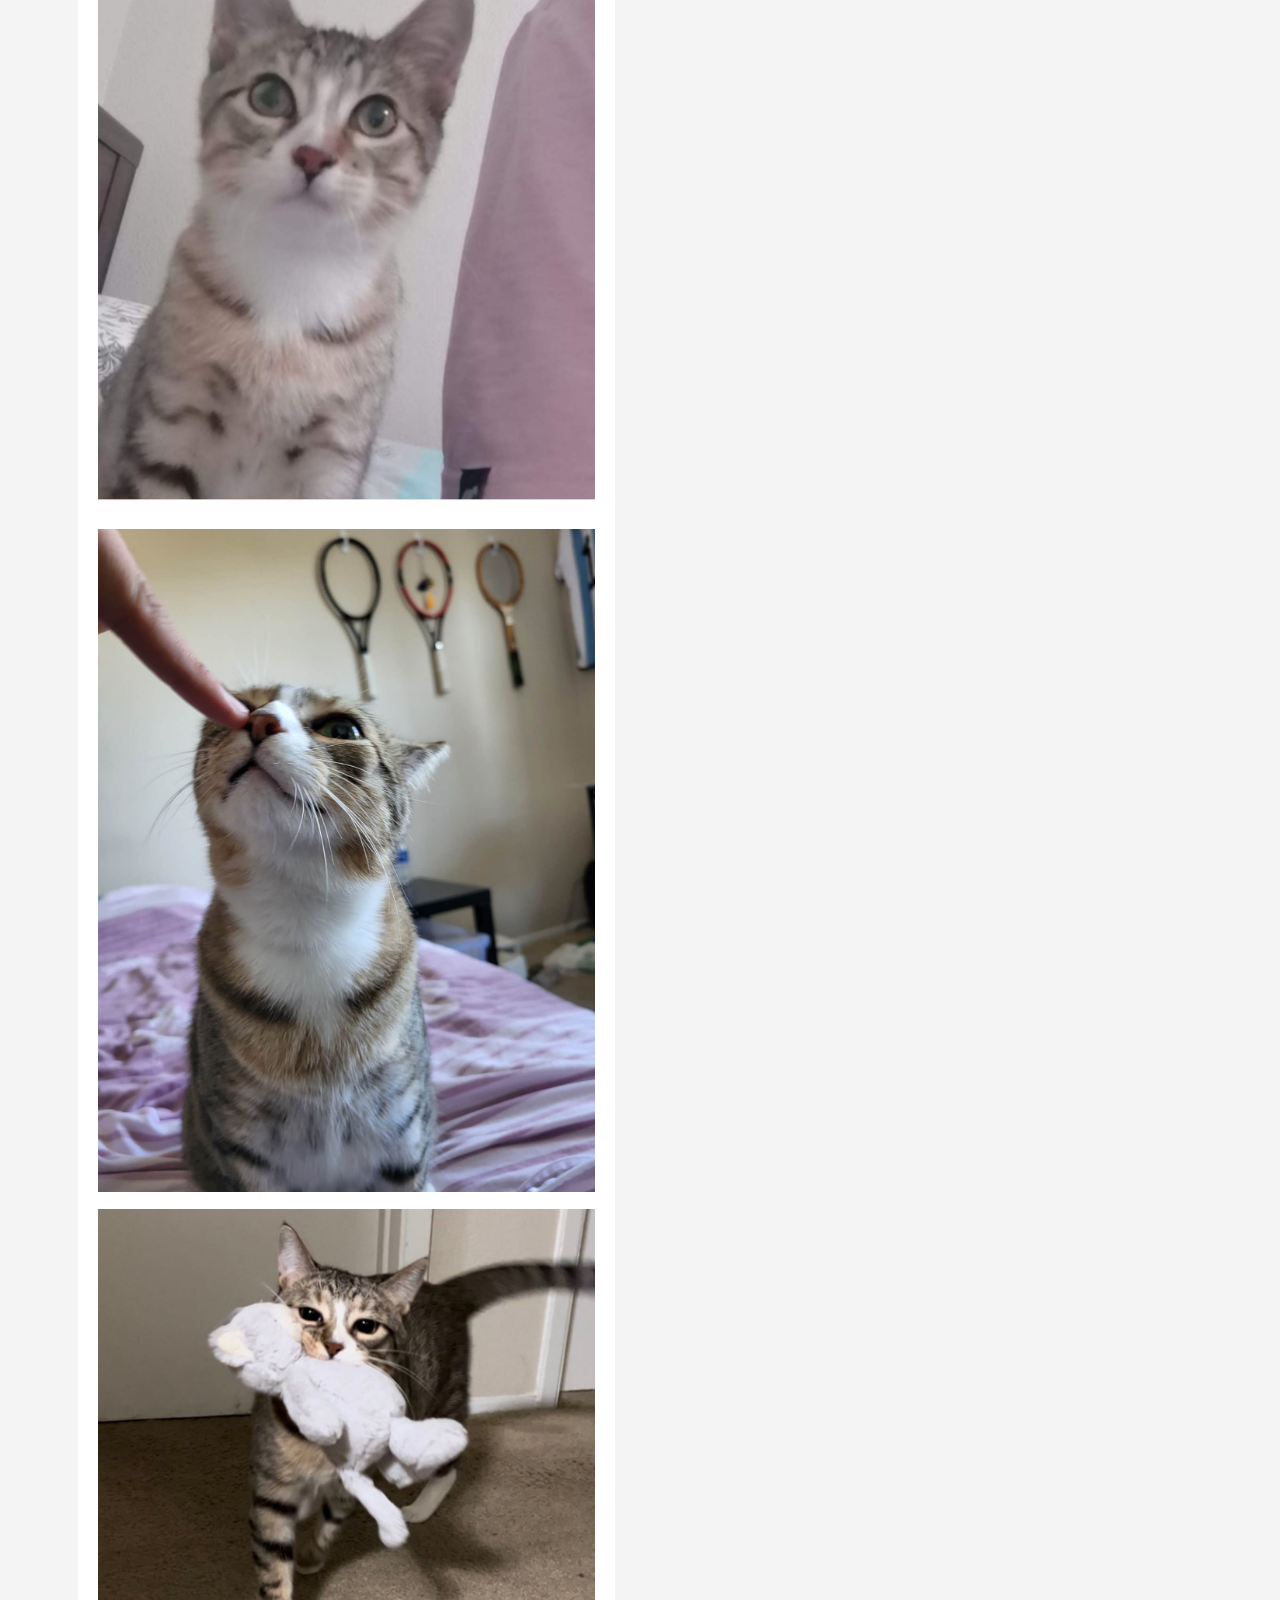
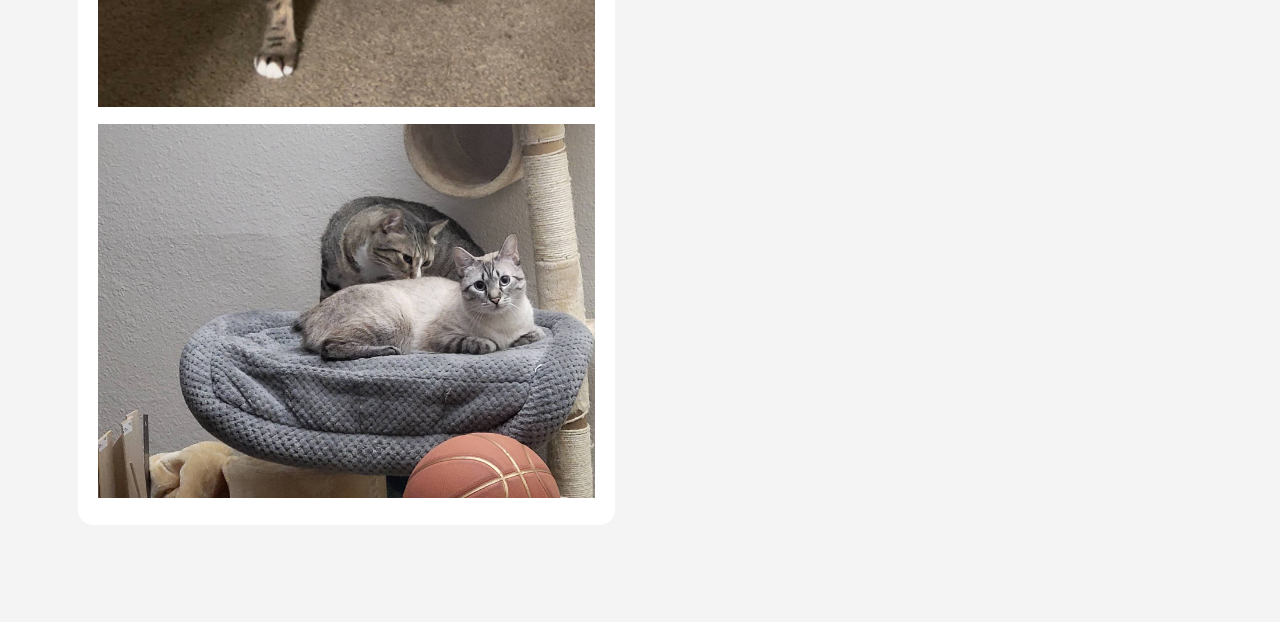
==== commit daeadf0b: "Add files via upload" ====
--- a/index.html
+++ b/index.html
@@ -1,167 +1,257 @@
 <!DOCTYPE html>
 <html lang="en">
+
 <head>
-    <meta charset="UTF-8">
+    <meta charset="utf-8">
     <meta name="viewport" content="width=device-width, initial-scale=1.0">
+    <link rel="stylesheet" type="text/css" href="css/html5reset.css">
+    <link rel="stylesheet" type="text/css" href="css/style.css">
     <title>Pets</title>
 </head>
+
 <body>
+    <div class="skip"><a href="">Skip to Main Content</a></div>
     <header>
         <nav>
             <ul>
-                <li><a href = "index.html">pets</a></li>
-                <li><a href = "recipes.html">recipes</a></li>
-                <li><a href = "travel.html">travel</a></li>
+                <li><a href="index.html" class="active">Pets</a></li>
+                <li><a href="travel.html">Travel</a></li>
+                <li><a href="recipes.html">Recipes</a></li>
             </ul>
         </nav>
-
     </header>
-    <a href = "">Skip to Main Content</a>
+
     <main>
-        <div>
-            <h2>Peddie</h2>
-            <img src="images/peddie.jpg" width = "400" alt="A cute naughty golden retriever.">
-
-            <p>Peddie, the Golden Retriever, is a charming and lively companion known for his beautiful coat and playful nature. He's a perfect partner for outdoor fun, loved for his loyalty and gentle disposition.</p>
-
-            <P>Peddie's intelligence and friendly demeanor make him a beloved member of his family and a source of joy for everyone who knows him.</P>
-
-            <h3>Photo Gallery</h3>
-            <img src="images/peddie_play.jpg" width ="200" alt = "Peddie is playing in the snow.">
-            <img src="images/peddie_sleep.jpg"  width ="200" alt="Peddie loves sleeping on the couch.">
-            <img src="images/peddie_swim.jpg"  width ="200" alt="Peddie is swimming in a lake.">
-
-            <h3>Likes</h3>
-            <ul>
-                <li>Swimming</li>
-                <li>Running in the park</li>
-                <li>Meeting new friends</li>
-            </ul>
-            <!-- Colleen van Lent -->
-        
+        <div class="grid">
+            <div class="item_1">
+                <h2>Bacon Q Dog</h2>
+                <div class="image-item image-container">
+                    <img src="images/bacon.jpg" width="400" alt="Brown labradoodle wearing colorful lei">
+                </div>
+
+                <p>Bacon Q. Dog is a 9yr old labradoodle. He prefers to spend his days lounging among the three
+                    different
+                    beds/couches that his family has gifted him. He enjoys a walk or two around the neighborhood, as
+                    long as
+                    he can pretend that he doesn't see any of the other animals to avoid the embarrassment of not
+                    wanting to
+                    admit he has no wolf-like skills in chasing them.</p>
+                <P>At night just as the rest of the family is ready to relax, Bacon suddenly wants to release all of his
+                    energy. He will place his toys on a mini couch and frantically drag the couch around, giving his
+                    toys "a
+                    ride." There is also a lot of rolling. Lots and lots of rolling.</P>
+
+                <h3>Likes</h3>
+                <ul>
+                    <li>Belly rubs</li>
+                    <li>Playing tug-of-war</li>
+                    <li>Sneaking onto the couch</li>
+                </ul>
+
+                <h3>Photo Gallery</h3>
+                <div class="image-container">
+                    <img src="images/bacon_bandana.JPG" width="200" alt="Brown labradoodle wearing an orange bandana">
+                    <img src="images/bacon_graduation.JPG" width="200"
+                        alt="Small labradoodle puppy wearing a graduation cap and gown">
+                    <video width="150" controls>
+                        <source src="images/bacon_agility.mov">
+                        Your browser does not support the video tag. This was a video of a girl and dog demonstrating a
+                        sit
+                        and stay procedure
+                    </video>
+                    <img src="images/bacon_halloween.JPG" width="200" alt="Brown labradoodle wearing a pirate costume">
+                </div>
+            </div>
+
+
+            <div class="item_2">
+                <h2>Maple</h2>
+                <img src="images/maple/maple_santa.JPG" height="400" alt="Brown striped tabby wearing a santa hat.">
+
+                <p>Maple is a 2 year old tabby cat with brown stripes. She is very playful and friendly but also loves
+                    lounging in the sun! Maple is a huge fan of treats - she has even learned how to open doors to steal
+                    some extra treats.</P>
+
+                <h3>Likes</h3>
+                <ul>
+                    <li>Belly rubs</li>
+                    <li>Treats</li>
+                    <li> Stretching her paws</li>
+                </ul>
+
+                <h3>Photo Gallery</h3>
+                <img src="images/maple/maple_christmas.JPG" width="200" alt="Marry christmas Maple!">
+                <img src="images/maple/maple_playing.JPG" width="200" alt="Maple is playing">
+                <img src="images/maple/maple_selfie.JPG" width="200" alt="Maple's maple_selfie">
+                <img src="images/maple/maple_sun.JPG" width="200" alt="Maple lies down enjoying the sunshine">
+            </div>
+
+
+            <div class="item_3">
+                <h2>Aditi Kagalkar's Pet - Pluto</h2>
+                <img src="images/pluto/pluto.jpg" width="400" alt="White dog looking up.">
+
+
+                <p>Pluto is a five year old rescue dog of an unknown breed. He was found wandering alone and taken to
+                    the
+                    Valley
+                    Humane Society where he found his new family. From a young age, Pluto always had a special
+                    personality,
+                    he
+                    was known for being very very lazy! He spends most of his time staring out the window to
+                    keep watch of his house. Do not let the laziness fool you because Pluto defends his family from the
+                    mailman
+                    and squirrels every single day.</P>
+                <p>Aside from his job as defender of the house, Pluto likes to have fun. Pluto favorite part of the day
+                    is
+                    his daily walk. Sometimes he even gets to go to the park and meet his neighbors. He also loves his
+                    toy
+                    duck, and only his toy duck. As a dog, it's in his nature to hunt and so he makes sure to get some
+                    practice with his toy duck.</p>
+
+
+
+                <h3>Likes</h3>
+                <ul>
+                    <li>Eating his bones</li>
+                    <li>Going to the beach</li>
+                    <li>His toy duck</li>
+                </ul>
+
+                <h3>Photo Gallery</h3>
+
+                <img src="images/pluto/pluto_cookie.JPG" width="200" alt="Begging for a cookie">
+                <img src="images/pluto/pluto_sitting.jpg" width="200" alt="Sitting on a black table">
+                <img src="images/pluto/pluto_sleeping.jpg" width="200" alt="Pluto sleeps on his bed.">
+                <img src="images/pluto/pluto_walk.jpg" width="200" alt="Pluto takes a outdoor walk.">
+            </div>
+
+
+            <div class="item_4">
+                <h2>Yuqing Zhang's Cody</h2>
+                <img src="images/cody/cody.jpg" width="400" alt="Cody at home.">
+
+                <p>Cody is a 7yr old Pembroke Corgi. He was born in Cavalier Farms, Seattle. He prefers to spend his
+                    days
+                    lounging on the bean bag. Every day, he enjoys two walks around the neighborhood and likes to make
+                    friends with other doggie friends. If lucky enough, he might see the cyclist, but he is not allowed
+                    to
+                    give chase.</P>
+                <p>Cody loves traveling. He enjoys walking on the beach and taking sun naps. But he hates cold weather.
+                    He
+                    would like to stay at home lounging by the fireplace in winter.</p>
+
+                <h3>Likes</h3>
+                <ul>
+                    <li>Traveling</li>
+                    <li>Lounging</li>
+                    <li>Tennis balls</li>
+                </ul>
+
+                <h3>Photo Gallery</h3>
+                <img src="images/cody/cody_deathvalley.jpg" width="200"
+                    alt="Cody visiting Badwater Basin in Death Valley National Park.">
+                <img src="images/cody/cody_fireplace.jpg" width="200" alt="Cody lounging by the fireplace in winter.">
+                <img src="images/cody/cody_play.jpg" width="200" alt="Cody having a walk by the sea.">
+                <img src="images/cody/cody_sea.jpg" width="200" alt="Pluto takes a outdoor walk.">
+
+
+            </div>
+
+
+            <div class="item_5">
+                <h2>Ken's Lulu</h2>
+                <img src="images/lulu/lulu-1.jpg" width="400" alt="A chubby guinea pig with patches of dark-brown and white.
+                        ">
+
+                <p>Lulu is a lively guinea pig who enjoys eating carrots and peppers. When not given any carrots or
+                    peppers
+                    she will squeak.</P>
+                <p>Lulu is very adventurous, she will explore her surroundings looking for food and is not afraid.</p>
+
+                <h3>Likes</h3>
+                <ul>
+                    <li>Peppers</li>
+                    <li>Carrots</li>
+                    <li>Sleeping</li>
+                </ul>
+
+                <h3>Photo Gallery</h3>
+                <img src="images/lulu/lulu-2.jpg" width="350" alt="Lulu sleeping in a green house.">
+                <img src="images/lulu/lulu-sleeping-2.jpg" width="200" alt="Lulu sleeping in a gray house">
+                <img src="images/lulu/lulu-sleeping-3.jpg" width="350" alt="Lulu sniffing the camera">
+                <img src="images/lulu/lulu-sleeping-1.jpg" width="200" alt="Lulu sleeping in a green house">
+
+            </div>
+
+            <div class="item_6">
+                <h2>Rocket</h2>
+                <img src="images/rocket/rocket_primary.jpg" width="400" alt="Cute, small and yellow pomeranian">
+
+                <p>Rocket (also named huihui) is a 6-month pomeranian puppy with big eyes and a small, black cute nose.
+                    Rocket is named rocket because he runs so fast and energetic all day without even having some rest.
+                    Rocket loves to carry his little toy walking around the house and jumping towards my bed.</p>
+                <P>Rocket is friendly to all human beings. He will be a little shy at first, but will 'say hi' to you
+                    after
+                    a few seconds. He is also friendly to dogs, especially the small breed, because the large size dogs
+                    are
+                    hard for him to smell lol. If you meet rocket, don't hesitate to say hi to him!! He will be super
+                    happy
+                    the whole day.</P>
+
+                <h3>Likes</h3>
+                <ul>
+                    <li>Chewing bones</li>
+                    <li>Running</li>
+                    <li>Chasing</li>
+                </ul>
+
+                <h3>Photo Gallery</h3>
+                <img src="images/rocket/rocket_childhood.jpg" width="200" alt="Rocket is in his childhood.">
+                <img src="images/rocket/rocket_dinner.jpg" width="200" alt="Rocket is eating his dinner.">
+                <video width="150" controls>
+                    <source src="images/rocket/rocket_kitchen_clip.mp4">
+                    Your browser does not support the video tag. This was a video of Rocket is trying to hunt the
+                    kitchen
+                    clip.
+                </video>
+                <img src="images/rocket/rocket_wants_to_go_out.jpg" width="200"
+                    alt="Rocket wants to come out of the playpen.">
+
+            </div>
+
+            <div class="item_7">
+                <h2>Sprout</h2>
+                <img src="images/sprout/Sprout_Baby.jpg" width="400"
+                    alt="This is Sprout as a kitten, in the new home, in their first photo together with Kai.">
+
+                <p>Sprout, a shy and elusive kitten when he first arrived at four months old, gradually became an
+                    affectionate companion. He enjoyed sleeping on my bed, but his early morning wake-up calls at 6:30
+                    AM
+                    were a daily routine.</P>
+                <p>During my challenging academic phase, Sprout became my constant companion during late-night drawing
+                    sessions, quietly curling up on my lap, providing comfort and banishing solitude.
+                </p>
+
+                <h3>Likes</h3>
+                <ul>
+                    <li>Playing with Naer and my tennis string</li>
+                    <li>Egg</li>
+                    <li>Sleeping in the sunshine</li>
+                </ul>
+
+                <h3>Photo Gallery</h3>
+                <img src="images/sprout/Sprout_Kitten.jpg" width="350" alt="The first photo together with kai">
+                <img src="images/sprout/Sprout_withme.jpg" width="200" alt="He likes to smell my fingers.">
+                <img src="images/sprout/Sprout_toy.jpg" width="350"
+                    alt="He likes to share his favorite toy with me, carrying it and offering it to me.">
+                <img src="images/sprout/Sprout_withnaer.jpg" width="200"
+                    alt="He enjoys playing together with his good friend Naer">
+
+            </div>
         </div>
-        <div>
-            <h2>Lulu</h2>
-            <img src="images/lulu-1.jpg" width = "400" alt="A chubby guinea pig with patches of dark-brown and white.">
-
-            <p>Lulu is a lively guinea pig who enjoys eating carrots and peppers. When not given any carrots or peppers she will squeak.</p>
-
-            <P>Lulu is very adventurous; she will explore her surroundings looking for food and is not afraid.</P>
-
-            <h3>Photo Gallery</h3>
-            <img src="images/lulu-eating-1.JPG" width ="200" alt = "Lulu enjoying a pepper">
-            <img src="images/lulu-sleeping-1.jpg"  width ="200" alt="Lulu sleeping in a green house">
-            <img src="images/lulu-2.jpg"  width ="200" alt="Lulu sniffing the camera">
-
-            <h3>Likes</h3>
-            <ul>
-                <li>Peppers</li>
-                <li>Carrots</li>
-                <li>Sleeping</li>
-            </ul>
-        </div>
-        <div>
-            <h2>Rocket</h2>
-            <img src="images/rocket_primary.jpg" width = "400" alt="Cute, small and yellow pomeranian">
-
-            <p>Rocket (also named huihui) is a 6-month pomeranian puppy with big eyes and a small, black cute nose. Rocket is named rocket because he runs so fast and energetic all day without even having some rest. Rocket loves to carry his little toy walking around the house and jumping towards my bed.</p>
-
-            <P>Rocket is friendly to all human beings. He will be a little shy at first, but will "say hi" to you after a few seconds. He is also friendly to dogs, especially the small breed, because the large size dogs are hard for him to smell lol. If you meet rocket, don’t hesitate to say hi to him!! He will be super happy the whole day.</P>
-
-            <h3>Photo Gallery</h3>
-            <img src="images/rocket_dinner.jpg" width ="200" alt = "Rocket is eating his dinner.">
-            <img src="images/rocket_wants_to_go_out.jpg"  width ="200" alt="Rocket wants to come out of the playpen.">
-            <img src="images/rocket_childhood.jpg"  width ="200" alt="Rocket is in his childhood.">
-
-            <h3>Likes</h3>
-            <ul>
-                <li>Chewing bones</li>
-                <li>Running</li>
-                <li>Chasing</li>
-            </ul>
-        </div>
-        <div>
-            <h2>Pluto</h2>
-            <img src="images/pluto.jpg" width = "400" alt="White dog looking up.">
-
-            <p>Pluto is a five year old rescue dog of an unknown breed. He was found wandering alone and taken to the Valley Humane Society where he found his new family. From a young age, Pluto always had a special personality, he was known for being very very lazy! He spends most of his time staring out the window to keep watch of his house. Don’t let the laziness fool you because Pluto defends his family from the mailman and squirrels every single day.</p>
-
-            <P>Aside from his job as defender of the house, Pluto likes to have fun. Pluto’s favorite part of the day is his daily walk. Sometimes he even gets to go to the park and meet his neighbors. He also loves his toy duck, and only his toy duck. As a dog, it's in his nature to hunt and so he makes sure to get some practice with his toy duck.</P>
-
-            <h3>Photo Gallery</h3>
-            <img src="images/pluto_cookie.JPG" width ="200" alt = "Pluto the dog standing up to eat a cookie.">
-            <img src="images/pluto_sleeping.jpg"  width ="200" alt="Pluto sleeping on bed.">
-            <img src="images/pluto_walk.jpg"  width ="200" alt="Pluto the dog on a walking trail.">
-
-            <h3>Likes</h3>
-            <ul>
-                <li>Eating his bone</li>
-                <li>Going to the beach</li>
-                <li>His toy duck</li>
-            </ul>
-        </div>
-        <div>
-            <h2>Juno</h2>
-            <img src="images/juno_classic.JPG" width = "400" alt="Black and brown dog asleep on his side">
-
-            <p>No one knows exactly what breed Juno is, but that makes him all the more special. He was adopted before he was one year old; despite this and his German shepherd-esque looks, he stayed close to the same size, hovering around 50 lbs into adulthood. At the weathered age of ten years old, Juno is dealing with hip problems, but manages to stay in good spirits.</p>
-
-            <P>One of Juno’s favorite pastimes is finding the dirtiest puddle within a one-mile radius and making sure every inch of him makes contact with said puddle. If rolling around in dirt was an Olympic sport, Juno would have been the one that facilitated its inclusion into the Olympics. </P>
-
-            <h3>Photo Gallery</h3>
-            <img src="images/juno_pup.JPG" width ="200" alt = "A young black and brown dog with his tongue hanging out">
-            <img src="images/juno_laying.JPG"  width ="200" alt="A black and brown dog laying on a rug.">
-            <img src="images/juno_profile.JPG"  width ="200" alt="A profile perspective of a black and brown dog from shoulders up.">
-
-            <h3>Likes</h3>
-            <ul>
-                <li>Human food</li>
-                <li>Head pats</li>
-                <li>Sleeping</li>
-            </ul>
-        </div>
-        <div>
-            <h2>Maple</h2>
-            <img src="images/maple_santa.JPG" width = "400" alt="Brown striped tabby wearing a santa hat.">
-
-            <p>Maple is a 2 year old tabby cat with brown stripes. She is very playful and friendly but also loves lounging in the sun! Maple is a huge fan of treats - she has even learned how to open doors to steal some extra treats.</p>
-
-            <P>Sometimes Maple has boundless energy. At night, she gets the zoomies after eating her final meal of the day. It usually takes her another hour to settle down before she can take a long nap. </P>
-
-            <h3>Photo Gallery</h3>
-            <img src="images/maple_christmas.JPG" width ="200" alt = "Maple with christmas tree">
-            <img src="images/maple_playing.JPG"  width ="200" alt="Maple playing on the ground.">
-            <img src="images/maple_sun.JPG"  width ="200" alt="Maple laying on the ground">
-
-            <h3>Likes</h3>
-            <ul>
-                <li>Belly rubs</li>
-                <li>Treats</li>
-                <li>Stretching her paws</li>
-            </ul>
-        </div>
-        <div>
-            <h2>Smoothie</h2>
-            <img src="images/Smoothie_staring.jpg" width = "400" alt="Long-hair beautiful, orange tabby cat.">
-
-            <p>Smoothie has been dubbed the "world's most photogenic cat", and her emerald eyes and golden fur have even inspired a mural in New Zealand. Smoothie also has an aptly-named brother named Milkshake, and the two are often featured together across social media platforms.</p>
-
-            <P>She became an internet sensation with 2.3 million followers on her "smoothiethecat" Instagram account.</P>
-
-            <h3>Photo Gallery</h3>
-            <img src="images/Smoothie_yawn.jpg" width ="200" alt = "Smoothie is yawing">
-            <img src="images/Smoothie_laying.jpg"  width ="200" alt="Smoothie is laying.">
-            <img src="images/Smoothie_curious.jpg"  width ="200" alt="Smoothie is curious about the world.">
-
-            <h3>Likes</h3>
-            <ul>
-                <li>playing</li>
-                <li>sunshine</li>
-                <li>sleeping</li>
-            </ul> 
-        </div>
-        <div></div>
     </main>
-    
+
 </body>
+
 </html>--- a/css/style.css
+++ b/css/style.css
@@ -0,0 +1,206 @@
+main {
+    margin: 15px;
+}
+
+.skip a {
+    background: white;
+    left: 0;
+    padding: 6px;
+    -webkit-transition: top 1s ease-out;
+    transition: top 1s ease-out;
+    z-index: 1;
+}
+
+a.active {
+    background-color: #555;
+    color: #fff;
+}
+
+a:focus,
+a:hover {
+    text-decoration: underline;
+}
+
+.skip a {
+    position: relative;
+    top: -40px;
+}
+
+.skip a:focus {
+    top: 20px;
+}
+
+*:focus {
+    outline: 2px solid;
+}
+
+h2,
+h3 {
+    text-align: center;
+}
+
+h2 {
+    font-size: 1.5rem;
+}
+
+@media screen and (min-width: 600px) {
+
+    body {
+        background-color: #f4f4f4;
+        font-family: Arial, sans-serif;
+        color: #333;
+        line-height: 1.6;
+    }
+
+    header {
+        background-color: #333;
+        color: #fff;
+        text-align: right;
+        padding: 2rem 0;
+        font-size: 1.3rem;
+    }
+
+
+    nav ul li {
+        display: inline;
+        margin-right: 20px;
+    }
+
+    nav ul li a {
+        color: #fff;
+        text-decoration: none;
+        padding: 5px 10px;
+        border-radius: 5px;
+    }
+
+    img{
+        width: 100%;
+        height: auto;
+    }
+
+    .grid {
+        display: grid;
+        grid-template-columns: 1fr;
+        gap:30px;
+        padding: 2rem 5%;
+    }
+
+    h2,h3{
+        padding: 15px 0;
+    }
+
+    h2{
+        font-size: 2rem;
+    }
+
+    main > div video{
+        width: 100%;
+        margin-top: 10px;
+    }
+
+    main>div h2 {
+        border-bottom: 2px solid #ddd;
+        padding-bottom: 10px;
+        margin-bottom: 10px;
+        font-size: 24px;
+    }
+}
+
+@media screen and (min-width: 1200px) {
+
+    body {
+        font-family: Arial, sans-serif;
+        background-color: #f4f4f4;
+        color: #333;
+        line-height: 1.6;
+    }
+
+    header {
+        background-color: #333;
+        color: #fff;
+        text-align: center;
+        padding: 1rem 0;
+    }
+
+    nav ul li {
+        display: inline;
+        margin-right: 20px;
+    }
+
+    nav ul li a {
+        color: #fff;
+        text-decoration: none;
+        padding: 5px 10px;
+        border-radius: 5px;
+    }
+
+    nav ul li a:hover {
+        background-color: #555;
+    }
+
+    .grid {
+        display: grid;
+        grid-template-rows: repeat(5, auto);
+        grid-template-columns: 1fr 1fr;
+        gap: 50px;
+        padding: 2rem 5%;
+    }
+
+    .item_1, .item_2, .item_3, .item_4, .item_5, .item_6, .item_7{
+        padding: 20px;
+        background-color: #fff;
+        border-radius: 15px;
+    }
+
+    .item_1 {
+        grid-column: 1 / 2;
+        grid-row: 1 / 2;
+    }
+
+    .item_2 {
+        grid-column: 2 / 3;
+        grid-row: 1 / 2;
+    }
+
+    main>div h2 {
+        border-bottom: 2px solid #ddd;
+        padding-bottom: 10px;
+        margin-bottom: 10px;
+        font-size: 24px;
+    }
+
+    main>div h3 {
+        font-size: 20px;
+        margin-top: 20px;
+        margin-bottom: 10px;
+    }
+
+    main>div p {
+        margin: 10px 0;
+    }
+
+    main>div img,
+    main>div video {
+        margin-top: 10px;
+    }
+
+    main>div ul {
+        margin-top: 10px;
+    }
+
+    main>div ul li {
+        margin-bottom: 5px;
+        list-style-type: disc;
+        margin-left: 20px;
+    }
+
+    ul {
+        list-style-type: none;
+        padding: 0 20%;
+        margin: 0;
+    }
+
+    li:last-child {
+        border-bottom: none;
+    }
+}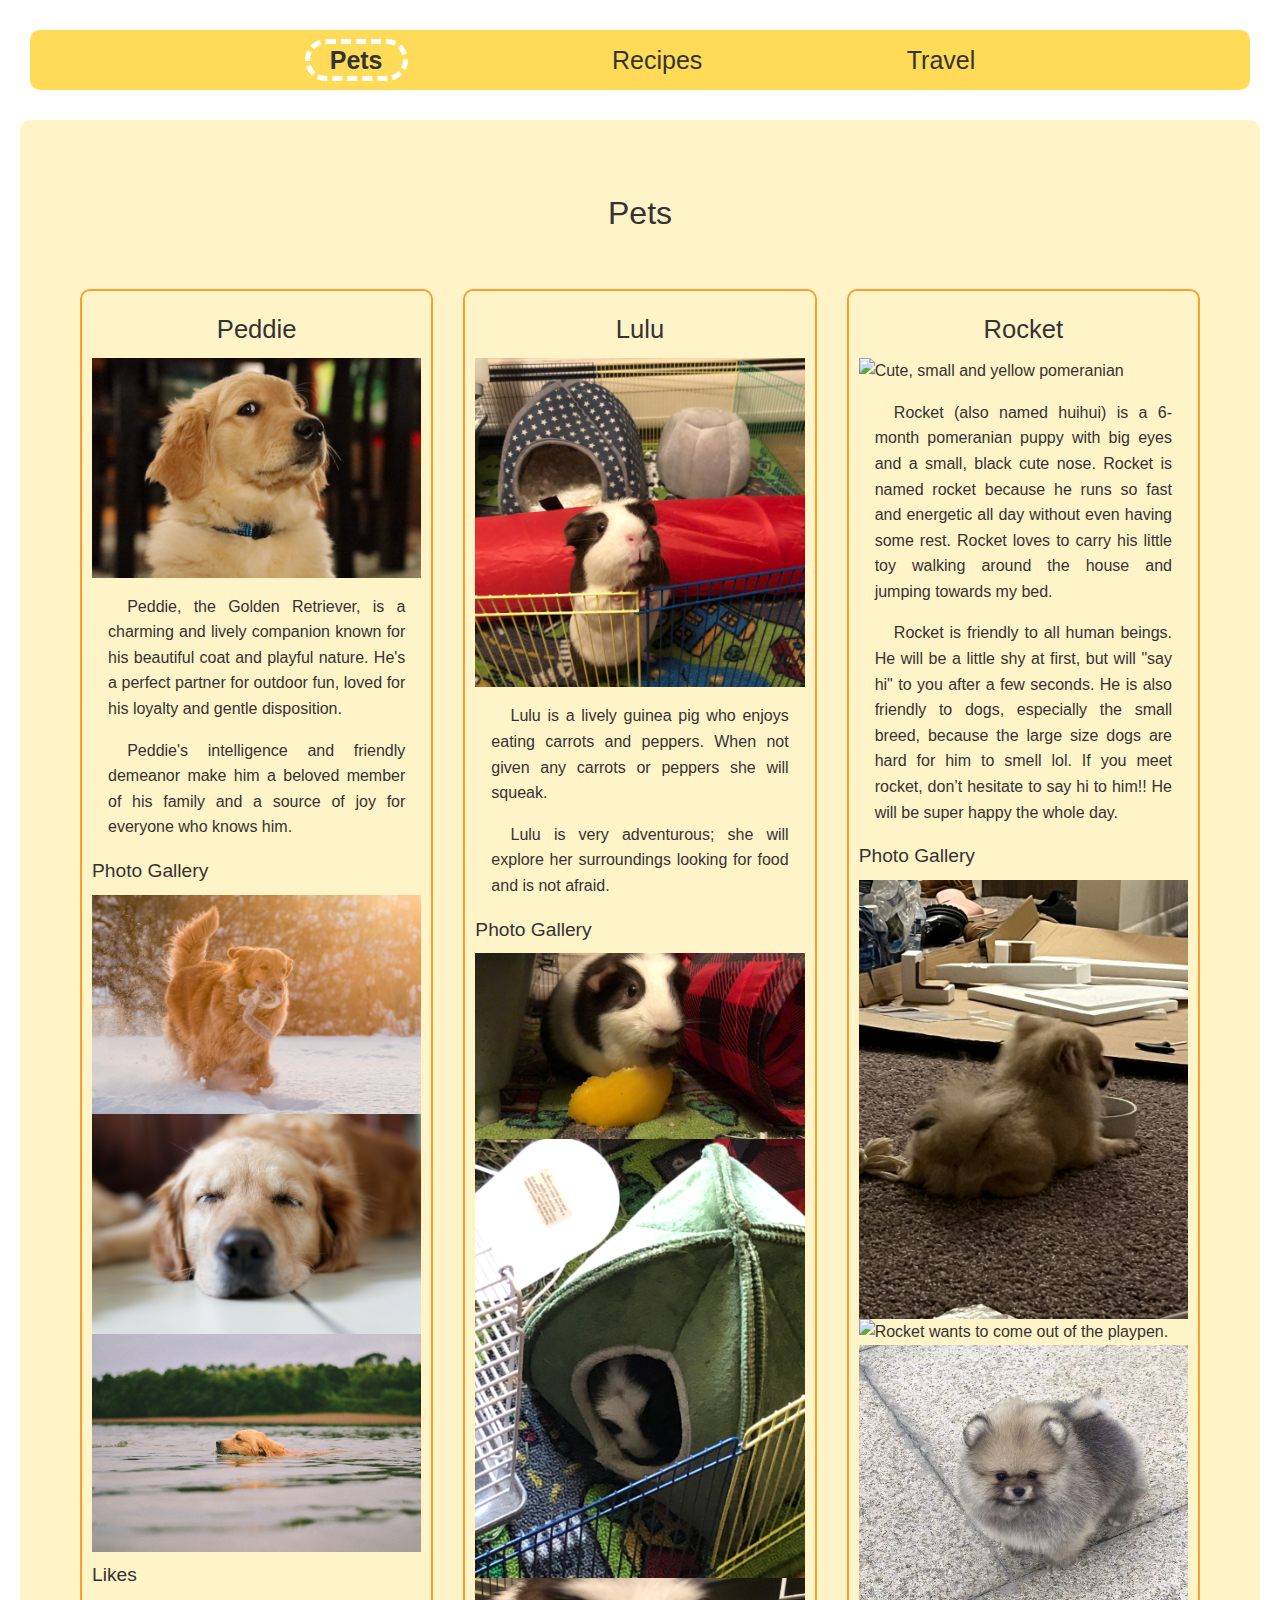
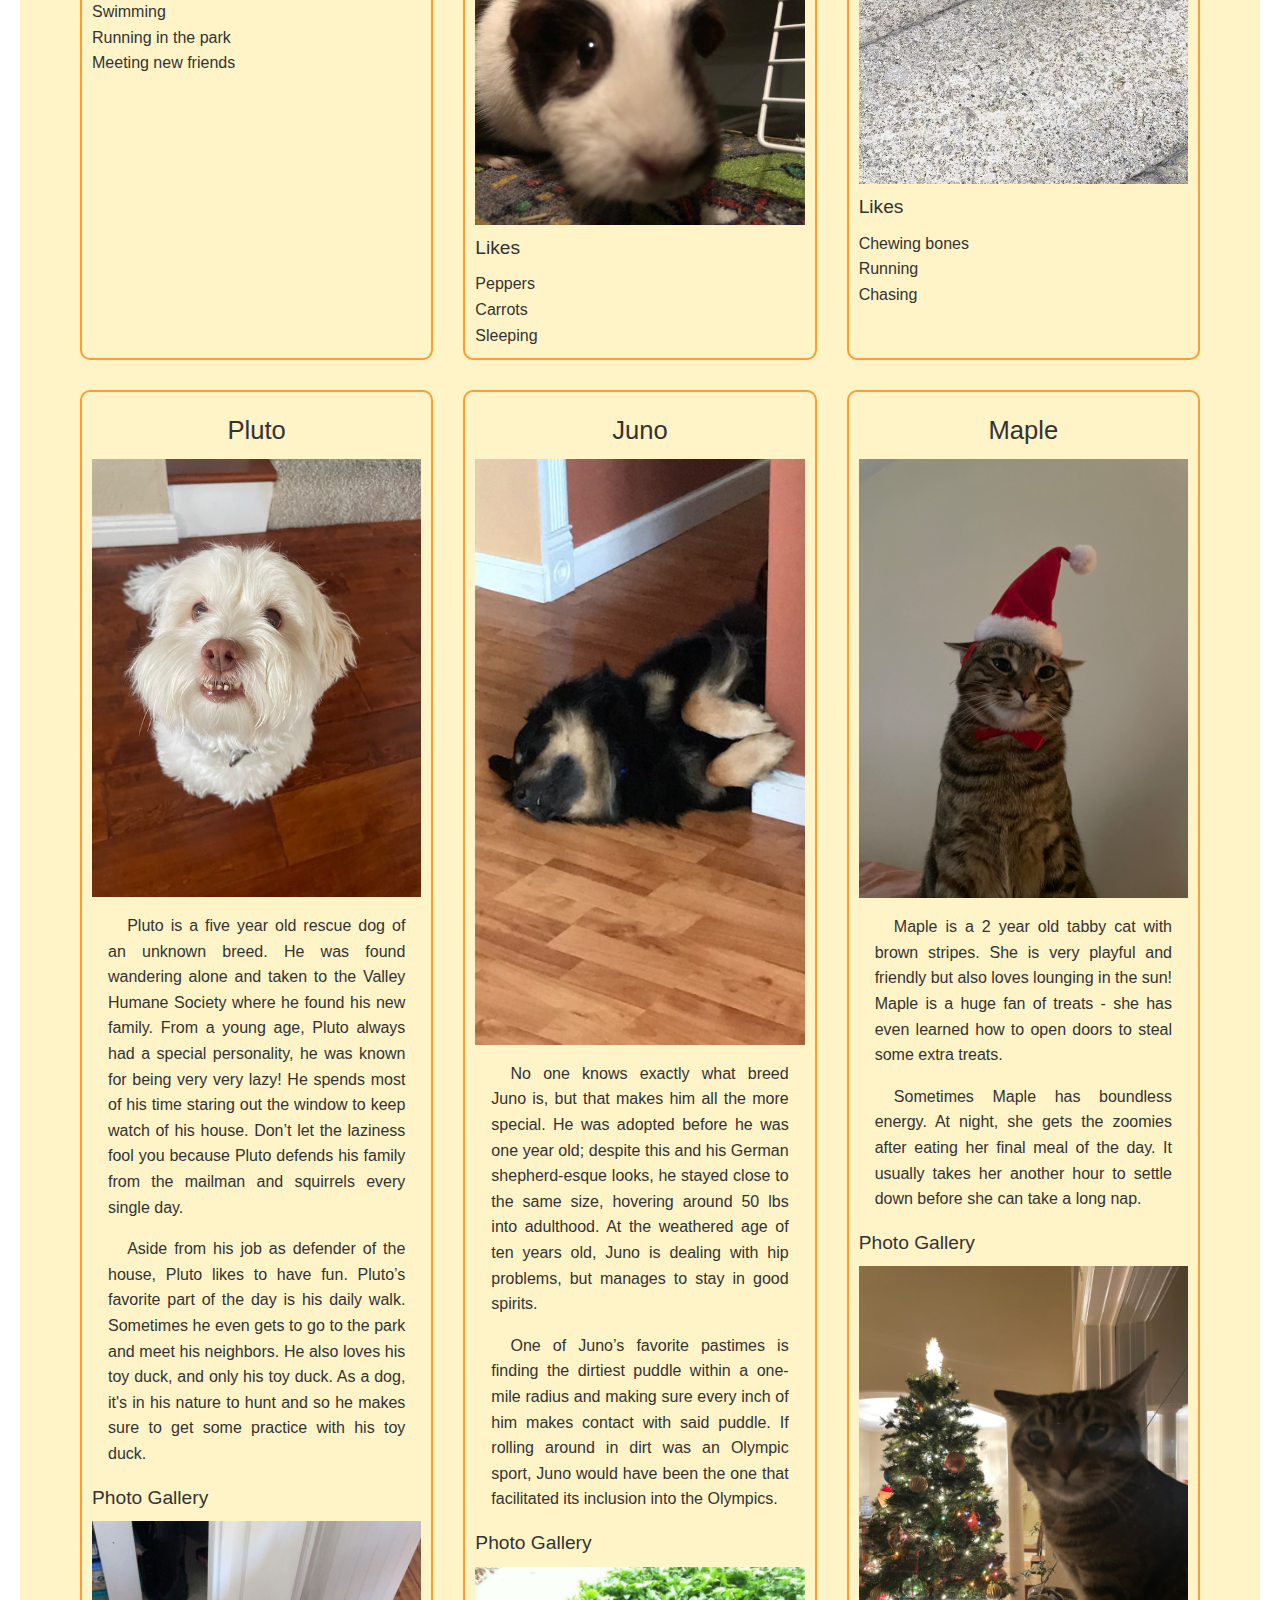
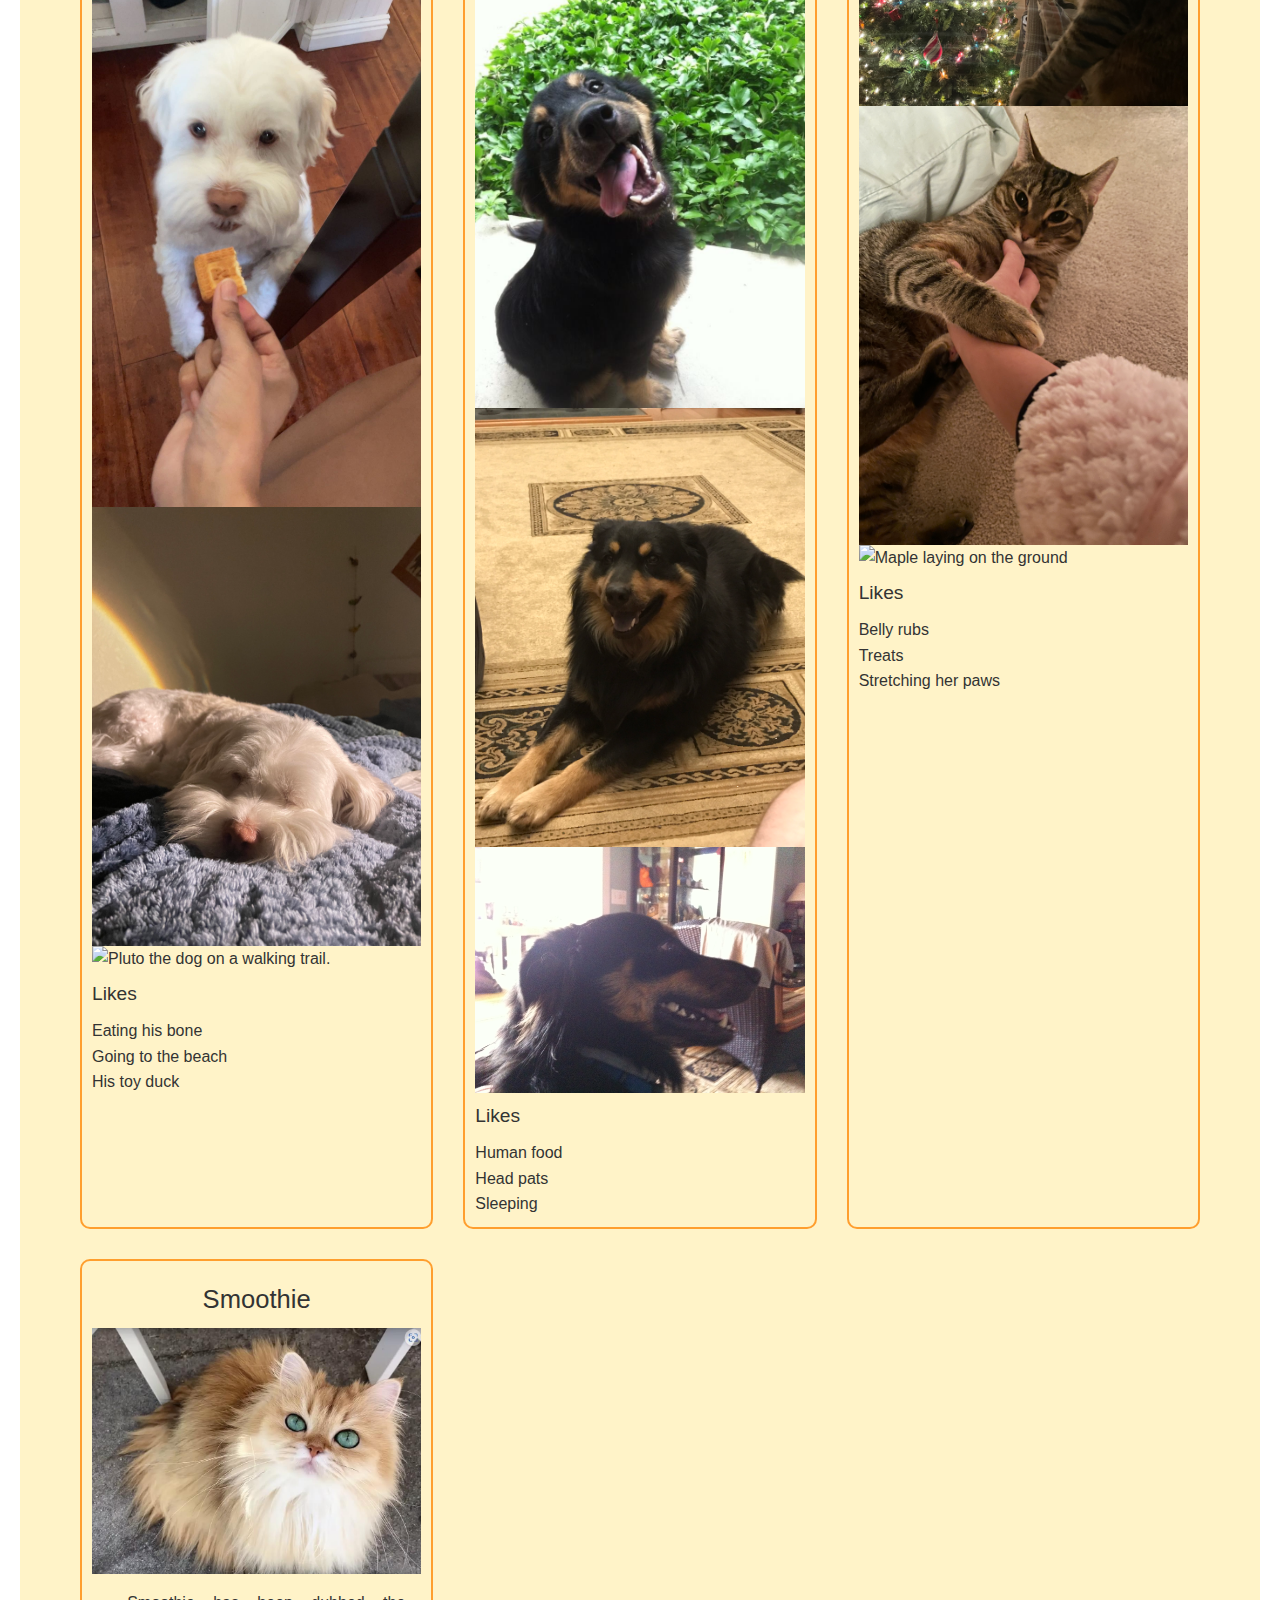
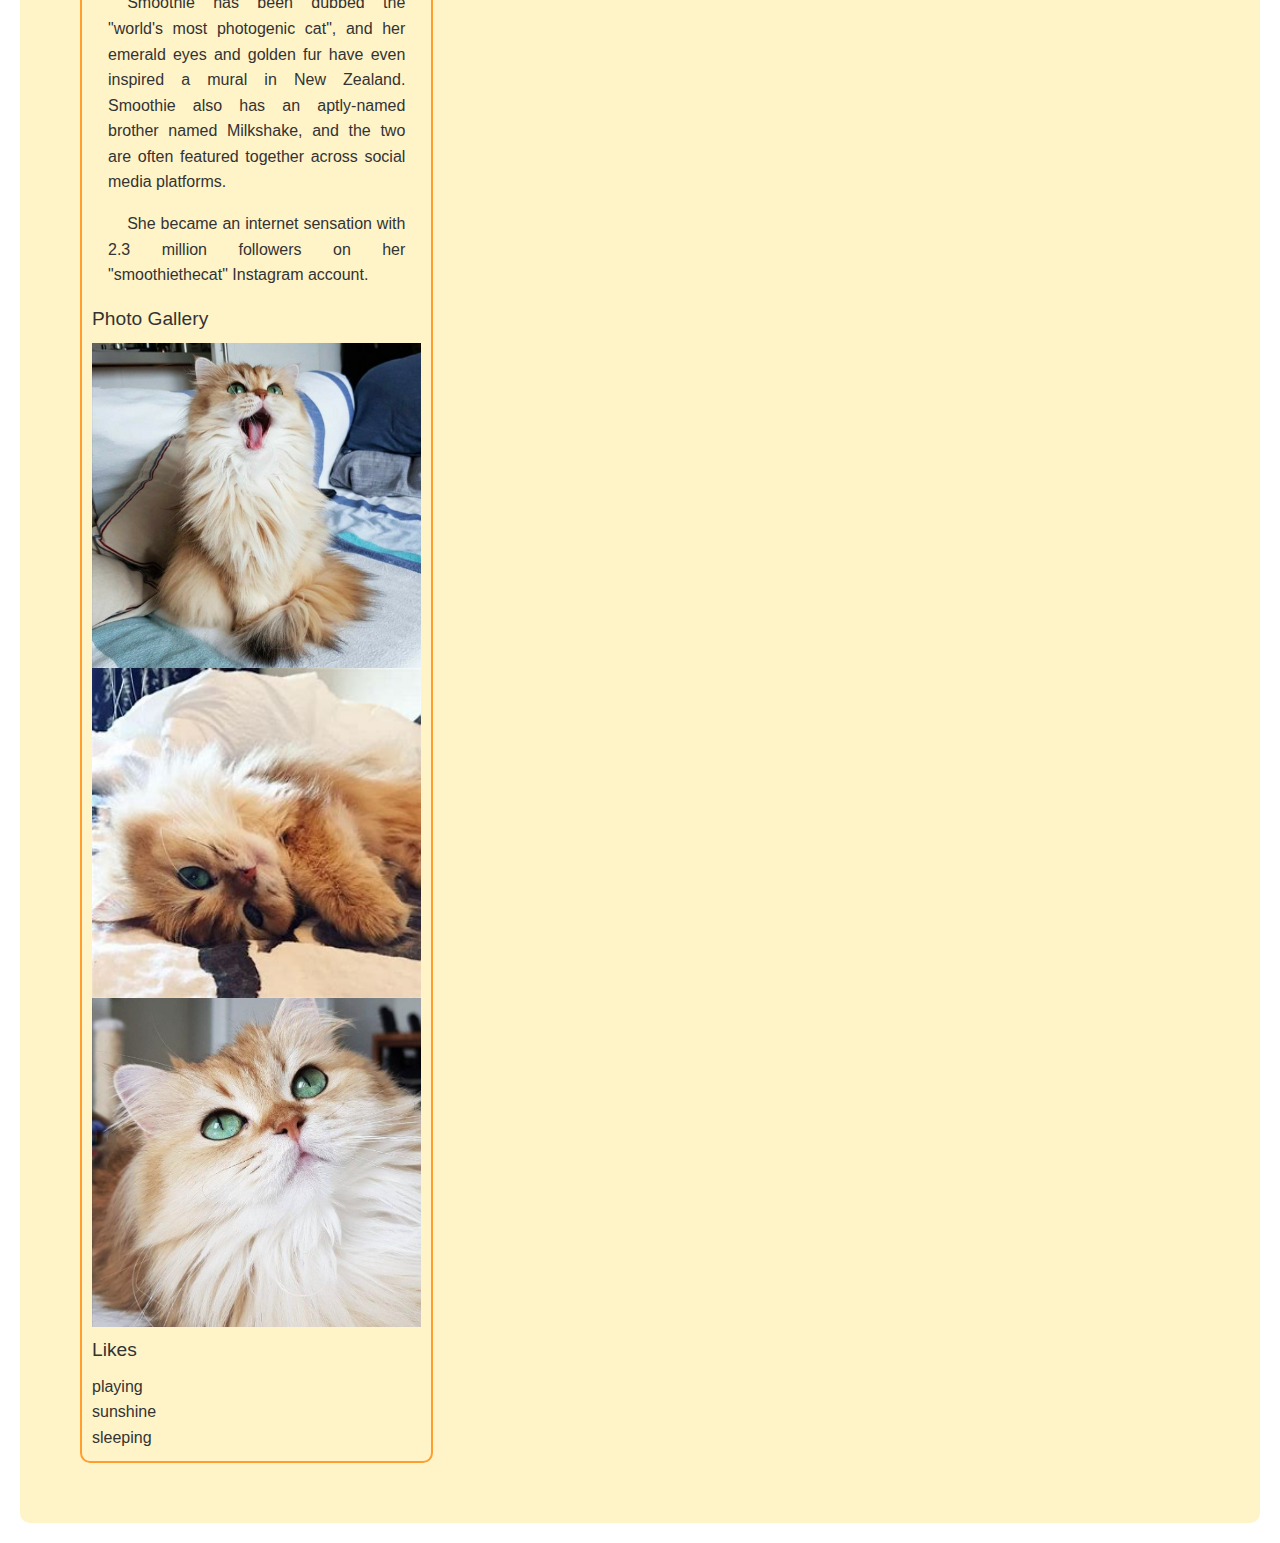
==== commit 511e4523: "Add files via upload" ====
--- a/index.html
+++ b/index.html
@@ -1,257 +1,176 @@
 <!DOCTYPE html>
 <html lang="en">
+<head>
+    <meta charset="UTF-8">
+    <meta name="viewport" content="width=device-width, initial-scale=1.0">
 
-<head>
-    <meta charset="utf-8">
-    <meta name="viewport" content="width=device-width, initial-scale=1.0">
-    <link rel="stylesheet" type="text/css" href="css/html5reset.css">
+    <link href='https://fonts.googleapis.com/css?family=Anton' rel='stylesheet'>
+    <link rel="preconnect" href="https://fonts.googleapis.com">
+    <link rel="preconnect" href="https://fonts.gstatic.com" crossorigin>
+    <link href="https://fonts.googleapis.com/css2?family=Merriweather&display=swap" rel="stylesheet">
+
+    <link rel="stylesheet" type="text/css" href="css/reset.css">
     <link rel="stylesheet" type="text/css" href="css/style.css">
     <title>Pets</title>
 </head>
-
 <body>
-    <div class="skip"><a href="">Skip to Main Content</a></div>
+    <a href = "#main-content" class="skip">Skip to Main Content</a>
     <header>
         <nav>
             <ul>
-                <li><a href="index.html" class="active">Pets</a></li>
-                <li><a href="travel.html">Travel</a></li>
-                <li><a href="recipes.html">Recipes</a></li>
+                <li><a href = "index.html" class="active">Pets</a></li>
+                <li><a href = "recipes.html">Recipes</a></li>
+                <li><a href = "travel.html">Travel</a></li>
             </ul>
         </nav>
+
     </header>
+    <main>
+        <h1 id="main-content">Pets</h1>
+        <div>
+            <h2>Peddie</h2>
+            <img src="images/peddie.jpg" width = "400" alt="A cute naughty golden retriever.">
 
-    <main>
-        <div class="grid">
-            <div class="item_1">
-                <h2>Bacon Q Dog</h2>
-                <div class="image-item image-container">
-                    <img src="images/bacon.jpg" width="400" alt="Brown labradoodle wearing colorful lei">
-                </div>
+            <p>Peddie, the Golden Retriever, is a charming and lively companion known for his beautiful coat and playful nature. He's a perfect partner for outdoor fun, loved for his loyalty and gentle disposition.</p>
 
-                <p>Bacon Q. Dog is a 9yr old labradoodle. He prefers to spend his days lounging among the three
-                    different
-                    beds/couches that his family has gifted him. He enjoys a walk or two around the neighborhood, as
-                    long as
-                    he can pretend that he doesn't see any of the other animals to avoid the embarrassment of not
-                    wanting to
-                    admit he has no wolf-like skills in chasing them.</p>
-                <P>At night just as the rest of the family is ready to relax, Bacon suddenly wants to release all of his
-                    energy. He will place his toys on a mini couch and frantically drag the couch around, giving his
-                    toys "a
-                    ride." There is also a lot of rolling. Lots and lots of rolling.</P>
+            <P>Peddie's intelligence and friendly demeanor make him a beloved member of his family and a source of joy for everyone who knows him.</P>
 
-                <h3>Likes</h3>
-                <ul>
-                    <li>Belly rubs</li>
-                    <li>Playing tug-of-war</li>
-                    <li>Sneaking onto the couch</li>
-                </ul>
+            <h3>Photo Gallery</h3>
+            <img src="images/peddie_play.jpg" width ="200" alt = "Peddie is playing in the snow.">
+            <img src="images/peddie_sleep.jpg"  width ="200" alt="Peddie loves sleeping on the couch.">
+            <img src="images/peddie_swim.jpg"  width ="200" alt="Peddie is swimming in a lake.">
 
-                <h3>Photo Gallery</h3>
-                <div class="image-container">
-                    <img src="images/bacon_bandana.JPG" width="200" alt="Brown labradoodle wearing an orange bandana">
-                    <img src="images/bacon_graduation.JPG" width="200"
-                        alt="Small labradoodle puppy wearing a graduation cap and gown">
-                    <video width="150" controls>
-                        <source src="images/bacon_agility.mov">
-                        Your browser does not support the video tag. This was a video of a girl and dog demonstrating a
-                        sit
-                        and stay procedure
-                    </video>
-                    <img src="images/bacon_halloween.JPG" width="200" alt="Brown labradoodle wearing a pirate costume">
-                </div>
-            </div>
+            <h3>Likes</h3>
+            <ul>
+                <li>Swimming</li>
+                <li>Running in the park</li>
+                <li>Meeting new friends</li>
+            </ul>
+            <!-- Colleen van Lent -->
 
+        </div>
+        <div>
+            <h2>Lulu</h2>
+            <img src="images/lulu-1.jpg" width = "400" alt="A chubby guinea pig with patches of dark-brown and white.">
 
-            <div class="item_2">
-                <h2>Maple</h2>
-                <img src="images/maple/maple_santa.JPG" height="400" alt="Brown striped tabby wearing a santa hat.">
+            <p>Lulu is a lively guinea pig who enjoys eating carrots and peppers. When not given any carrots or peppers she will squeak.</p>
 
-                <p>Maple is a 2 year old tabby cat with brown stripes. She is very playful and friendly but also loves
-                    lounging in the sun! Maple is a huge fan of treats - she has even learned how to open doors to steal
-                    some extra treats.</P>
+            <P>Lulu is very adventurous; she will explore her surroundings looking for food and is not afraid.</P>
 
-                <h3>Likes</h3>
-                <ul>
-                    <li>Belly rubs</li>
-                    <li>Treats</li>
-                    <li> Stretching her paws</li>
-                </ul>
+            <h3>Photo Gallery</h3>
+            <img src="images/lulu-eating-1.JPG" width ="200" alt = "Lulu enjoying a pepper">
+            <img src="images/lulu-sleeping-1.jpg"  width ="200" alt="Lulu sleeping in a green house">
+            <img src="images/lulu-2.jpg"  width ="200" alt="Lulu sniffing the camera">
 
-                <h3>Photo Gallery</h3>
-                <img src="images/maple/maple_christmas.JPG" width="200" alt="Marry christmas Maple!">
-                <img src="images/maple/maple_playing.JPG" width="200" alt="Maple is playing">
-                <img src="images/maple/maple_selfie.JPG" width="200" alt="Maple's maple_selfie">
-                <img src="images/maple/maple_sun.JPG" width="200" alt="Maple lies down enjoying the sunshine">
-            </div>
+            <h3>Likes</h3>
+            <ul>
+                <li>Peppers</li>
+                <li>Carrots</li>
+                <li>Sleeping</li>
+            </ul>
+        </div>
+        <div>
+            <h2>Rocket</h2>
+            <img src="images/rocket_primary.jpg" width = "400" alt="Cute, small and yellow pomeranian">
 
+            <p>Rocket (also named huihui) is a 6-month pomeranian puppy with big eyes and a small, black cute nose. Rocket is named rocket because he runs so fast and energetic all day without even having some rest. Rocket loves to carry his little toy walking around the house and jumping towards my bed.</p>
 
-            <div class="item_3">
-                <h2>Aditi Kagalkar's Pet - Pluto</h2>
-                <img src="images/pluto/pluto.jpg" width="400" alt="White dog looking up.">
+            <P>Rocket is friendly to all human beings. He will be a little shy at first, but will "say hi" to you after a few seconds. He is also friendly to dogs, especially the small breed, because the large size dogs are hard for him to smell lol. If you meet rocket, don’t hesitate to say hi to him!! He will be super happy the whole day.</P>
 
+            <h3>Photo Gallery</h3>
+            <img src="images/rocket_dinner.jpg" width ="200" alt = "Rocket is eating his dinner.">
+            <img src="images/rocket_wants_to_go_out.jpg"  width ="200" alt="Rocket wants to come out of the playpen.">
+            <img src="images/rocket_childhood.jpg"  width ="200" alt="Rocket is in his childhood.">
 
-                <p>Pluto is a five year old rescue dog of an unknown breed. He was found wandering alone and taken to
-                    the
-                    Valley
-                    Humane Society where he found his new family. From a young age, Pluto always had a special
-                    personality,
-                    he
-                    was known for being very very lazy! He spends most of his time staring out the window to
-                    keep watch of his house. Do not let the laziness fool you because Pluto defends his family from the
-                    mailman
-                    and squirrels every single day.</P>
-                <p>Aside from his job as defender of the house, Pluto likes to have fun. Pluto favorite part of the day
-                    is
-                    his daily walk. Sometimes he even gets to go to the park and meet his neighbors. He also loves his
-                    toy
-                    duck, and only his toy duck. As a dog, it's in his nature to hunt and so he makes sure to get some
-                    practice with his toy duck.</p>
+            <h3>Likes</h3>
+            <ul>
+                <li>Chewing bones</li>
+                <li>Running</li>
+                <li>Chasing</li>
+            </ul>
+        </div>
+        <div>
+            <h2>Pluto</h2>
+            <img src="images/pluto.jpg" width = "400" alt="White dog looking up.">
 
+            <p>Pluto is a five year old rescue dog of an unknown breed. He was found wandering alone and taken to the Valley Humane Society where he found his new family. From a young age, Pluto always had a special personality, he was known for being very very lazy! He spends most of his time staring out the window to keep watch of his house. Don’t let the laziness fool you because Pluto defends his family from the mailman and squirrels every single day.</p>
 
+            <P>Aside from his job as defender of the house, Pluto likes to have fun. Pluto’s favorite part of the day is his daily walk. Sometimes he even gets to go to the park and meet his neighbors. He also loves his toy duck, and only his toy duck. As a dog, it's in his nature to hunt and so he makes sure to get some practice with his toy duck.</P>
 
-                <h3>Likes</h3>
-                <ul>
-                    <li>Eating his bones</li>
-                    <li>Going to the beach</li>
-                    <li>His toy duck</li>
-                </ul>
+            <h3>Photo Gallery</h3>
+            <img src="images/pluto_cookie.JPG" width ="200" alt = "Pluto the dog standing up to eat a cookie.">
+            <img src="images/pluto_sleeping.jpg"  width ="200" alt="Pluto sleeping on bed.">
+            <img src="images/pluto_walk.jpg"  width ="200" alt="Pluto the dog on a walking trail.">
 
-                <h3>Photo Gallery</h3>
+            <h3>Likes</h3>
+            <ul>
+                <li>Eating his bone</li>
+                <li>Going to the beach</li>
+                <li>His toy duck</li>
+            </ul>
+        </div>
+        <div>
+            <h2>Juno</h2>
+            <img src="images/juno_classic.JPG" width = "400" alt="Black and brown dog asleep on his side">
 
-                <img src="images/pluto/pluto_cookie.JPG" width="200" alt="Begging for a cookie">
-                <img src="images/pluto/pluto_sitting.jpg" width="200" alt="Sitting on a black table">
-                <img src="images/pluto/pluto_sleeping.jpg" width="200" alt="Pluto sleeps on his bed.">
-                <img src="images/pluto/pluto_walk.jpg" width="200" alt="Pluto takes a outdoor walk.">
-            </div>
+            <p>No one knows exactly what breed Juno is, but that makes him all the more special. He was adopted before he was one year old; despite this and his German shepherd-esque looks, he stayed close to the same size, hovering around 50 lbs into adulthood. At the weathered age of ten years old, Juno is dealing with hip problems, but manages to stay in good spirits.</p>
 
+            <P>One of Juno’s favorite pastimes is finding the dirtiest puddle within a one-mile radius and making sure every inch of him makes contact with said puddle. If rolling around in dirt was an Olympic sport, Juno would have been the one that facilitated its inclusion into the Olympics. </P>
 
-            <div class="item_4">
-                <h2>Yuqing Zhang's Cody</h2>
-                <img src="images/cody/cody.jpg" width="400" alt="Cody at home.">
+            <h3>Photo Gallery</h3>
+            <img src="images/juno_pup.JPG" width ="200" alt = "A young black and brown dog with his tongue hanging out">
+            <img src="images/juno_laying.JPG"  width ="200" alt="A black and brown dog laying on a rug.">
+            <img src="images/juno_profile.JPG"  width ="200" alt="A profile perspective of a black and brown dog from shoulders up.">
 
-                <p>Cody is a 7yr old Pembroke Corgi. He was born in Cavalier Farms, Seattle. He prefers to spend his
-                    days
-                    lounging on the bean bag. Every day, he enjoys two walks around the neighborhood and likes to make
-                    friends with other doggie friends. If lucky enough, he might see the cyclist, but he is not allowed
-                    to
-                    give chase.</P>
-                <p>Cody loves traveling. He enjoys walking on the beach and taking sun naps. But he hates cold weather.
-                    He
-                    would like to stay at home lounging by the fireplace in winter.</p>
+            <h3>Likes</h3>
+            <ul>
+                <li>Human food</li>
+                <li>Head pats</li>
+                <li>Sleeping</li>
+            </ul>
+        </div>
+        <div>
+            <h2>Maple</h2>
+            <img src="images/maple_santa.JPG" width = "400" alt="Brown striped tabby wearing a santa hat.">
 
-                <h3>Likes</h3>
-                <ul>
-                    <li>Traveling</li>
-                    <li>Lounging</li>
-                    <li>Tennis balls</li>
-                </ul>
+            <p>Maple is a 2 year old tabby cat with brown stripes. She is very playful and friendly but also loves lounging in the sun! Maple is a huge fan of treats - she has even learned how to open doors to steal some extra treats.</p>
 
-                <h3>Photo Gallery</h3>
-                <img src="images/cody/cody_deathvalley.jpg" width="200"
-                    alt="Cody visiting Badwater Basin in Death Valley National Park.">
-                <img src="images/cody/cody_fireplace.jpg" width="200" alt="Cody lounging by the fireplace in winter.">
-                <img src="images/cody/cody_play.jpg" width="200" alt="Cody having a walk by the sea.">
-                <img src="images/cody/cody_sea.jpg" width="200" alt="Pluto takes a outdoor walk.">
+            <P>Sometimes Maple has boundless energy. At night, she gets the zoomies after eating her final meal of the day. It usually takes her another hour to settle down before she can take a long nap. </P>
 
+            <h3>Photo Gallery</h3>
+            <img src="images/maple_christmas.JPG" width ="200" alt = "Maple with christmas tree">
+            <img src="images/maple_playing.JPG"  width ="200" alt="Maple playing on the ground.">
+            <img src="images/maple_sun.JPG"  width ="200" alt="Maple laying on the ground">
 
-            </div>
+            <h3>Likes</h3>
+            <ul>
+                <li>Belly rubs</li>
+                <li>Treats</li>
+                <li>Stretching her paws</li>
+            </ul>
+        </div>
+        <div>
+            <h2>Smoothie</h2>
+            <img src="images/Smoothie_staring.jpg" width = "400" alt="Long-hair beautiful, orange tabby cat.">
 
+            <p>Smoothie has been dubbed the "world's most photogenic cat", and her emerald eyes and golden fur have even inspired a mural in New Zealand. Smoothie also has an aptly-named brother named Milkshake, and the two are often featured together across social media platforms.</p>
 
-            <div class="item_5">
-                <h2>Ken's Lulu</h2>
-                <img src="images/lulu/lulu-1.jpg" width="400" alt="A chubby guinea pig with patches of dark-brown and white.
-                        ">
+            <P>She became an internet sensation with 2.3 million followers on her "smoothiethecat" Instagram account.</P>
 
-                <p>Lulu is a lively guinea pig who enjoys eating carrots and peppers. When not given any carrots or
-                    peppers
-                    she will squeak.</P>
-                <p>Lulu is very adventurous, she will explore her surroundings looking for food and is not afraid.</p>
+            <h3>Photo Gallery</h3>
+            <img src="images/Smoothie_yawn.jpg" width ="200" alt = "Smoothie is yawing">
+            <img src="images/Smoothie_laying.jpg"  width ="200" alt="Smoothie is laying.">
+            <img src="images/Smoothie_curious.jpg"  width ="200" alt="Smoothie is curious about the world.">
 
-                <h3>Likes</h3>
-                <ul>
-                    <li>Peppers</li>
-                    <li>Carrots</li>
-                    <li>Sleeping</li>
-                </ul>
+            <h3>Likes</h3>
+            <ul>
+                <li>playing</li>
+                <li>sunshine</li>
+                <li>sleeping</li>
+            </ul>
+        </div>
 
-                <h3>Photo Gallery</h3>
-                <img src="images/lulu/lulu-2.jpg" width="350" alt="Lulu sleeping in a green house.">
-                <img src="images/lulu/lulu-sleeping-2.jpg" width="200" alt="Lulu sleeping in a gray house">
-                <img src="images/lulu/lulu-sleeping-3.jpg" width="350" alt="Lulu sniffing the camera">
-                <img src="images/lulu/lulu-sleeping-1.jpg" width="200" alt="Lulu sleeping in a green house">
-
-            </div>
-
-            <div class="item_6">
-                <h2>Rocket</h2>
-                <img src="images/rocket/rocket_primary.jpg" width="400" alt="Cute, small and yellow pomeranian">
-
-                <p>Rocket (also named huihui) is a 6-month pomeranian puppy with big eyes and a small, black cute nose.
-                    Rocket is named rocket because he runs so fast and energetic all day without even having some rest.
-                    Rocket loves to carry his little toy walking around the house and jumping towards my bed.</p>
-                <P>Rocket is friendly to all human beings. He will be a little shy at first, but will 'say hi' to you
-                    after
-                    a few seconds. He is also friendly to dogs, especially the small breed, because the large size dogs
-                    are
-                    hard for him to smell lol. If you meet rocket, don't hesitate to say hi to him!! He will be super
-                    happy
-                    the whole day.</P>
-
-                <h3>Likes</h3>
-                <ul>
-                    <li>Chewing bones</li>
-                    <li>Running</li>
-                    <li>Chasing</li>
-                </ul>
-
-                <h3>Photo Gallery</h3>
-                <img src="images/rocket/rocket_childhood.jpg" width="200" alt="Rocket is in his childhood.">
-                <img src="images/rocket/rocket_dinner.jpg" width="200" alt="Rocket is eating his dinner.">
-                <video width="150" controls>
-                    <source src="images/rocket/rocket_kitchen_clip.mp4">
-                    Your browser does not support the video tag. This was a video of Rocket is trying to hunt the
-                    kitchen
-                    clip.
-                </video>
-                <img src="images/rocket/rocket_wants_to_go_out.jpg" width="200"
-                    alt="Rocket wants to come out of the playpen.">
-
-            </div>
-
-            <div class="item_7">
-                <h2>Sprout</h2>
-                <img src="images/sprout/Sprout_Baby.jpg" width="400"
-                    alt="This is Sprout as a kitten, in the new home, in their first photo together with Kai.">
-
-                <p>Sprout, a shy and elusive kitten when he first arrived at four months old, gradually became an
-                    affectionate companion. He enjoyed sleeping on my bed, but his early morning wake-up calls at 6:30
-                    AM
-                    were a daily routine.</P>
-                <p>During my challenging academic phase, Sprout became my constant companion during late-night drawing
-                    sessions, quietly curling up on my lap, providing comfort and banishing solitude.
-                </p>
-
-                <h3>Likes</h3>
-                <ul>
-                    <li>Playing with Naer and my tennis string</li>
-                    <li>Egg</li>
-                    <li>Sleeping in the sunshine</li>
-                </ul>
-
-                <h3>Photo Gallery</h3>
-                <img src="images/sprout/Sprout_Kitten.jpg" width="350" alt="The first photo together with kai">
-                <img src="images/sprout/Sprout_withme.jpg" width="200" alt="He likes to smell my fingers.">
-                <img src="images/sprout/Sprout_toy.jpg" width="350"
-                    alt="He likes to share his favorite toy with me, carrying it and offering it to me.">
-                <img src="images/sprout/Sprout_withnaer.jpg" width="200"
-                    alt="He enjoys playing together with his good friend Naer">
-
-            </div>
-        </div>
     </main>
 
 </body>
-
 </html>--- a/css/style.css
+++ b/css/style.css
@@ -1,206 +1,141 @@
-main {
-    margin: 15px;
+/* Style for navigation */
+
+nav ul {
+    list-style: none;
+    padding: 10px;
+    background-color: #ffdb58;
+    border-radius: 10px;
+    text-align: center;
+    margin: 30px;
 }
 
-.skip a {
-    background: white;
-    left: 0;
-    padding: 6px;
-    -webkit-transition: top 1s ease-out;
-    transition: top 1s ease-out;
-    z-index: 1;
+nav li {
+    display: inline;
+    margin: 0 100px;
 }
 
-a.active {
-    background-color: #555;
-    color: #fff;
+nav a {
+    text-decoration: none;
+    color: #333333;
+    font-family: 'Comic Sans MS', cursive, sans-serif;
+    font-size: 25px;
 }
 
-a:focus,
-a:hover {
-    text-decoration: underline;
+/* Style for active page */
+nav a.active {
+    font-weight: bold;
+    padding: 2px 20px;
+    border-radius: 100px;
+    border: dashed 5px #ffffff
 }
 
-.skip a {
-    position: relative;
-    top: -40px;
+/* Style for skip link */
+.skip {
+    position: absolute;
+    top: -100px;
+    left: 10px;
+    background: #333;
+    color: #fff;
+    padding: 5px 10px;
+    text-decoration: none;
+    border-radius: 5px;
 }
 
-.skip a:focus {
-    top: 20px;
+.skip:focus {
+    top: 0;
 }
 
-*:focus {
-    outline: 2px solid;
+/* style for body elements */
+main {
+    margin: 20px;
+    padding: 60px;
+    background-color: #fff3c8;
+    border-radius: 10px;
 }
 
-h2,
-h3 {
-    text-align: center;
+body {
+    background-color: #ffffff;
+    font-family: Arial, Helvetica, sans-serif;
+    color: #333;
+    line-height: 1.6;
 }
 
-h2 {
-    font-size: 1.5rem;
+img {
+    width: 100%;
+    height: auto;
+    display: block;
 }
 
-@media screen and (min-width: 600px) {
+h1{
+    text-align: center;
+    font-size: 2rem;
+    margin: 0.5rem 0;
 
-    body {
-        background-color: #f4f4f4;
-        font-family: Arial, sans-serif;
-        color: #333;
-        line-height: 1.6;
-    }
+}
 
-    header {
-        background-color: #333;
-        color: #fff;
-        text-align: right;
-        padding: 2rem 0;
-        font-size: 1.3rem;
-    }
+h2{
+    text-align: center;
+    font-size: 1.6rem;
+    margin: 0.5rem 0;
+
+}
+
+h3{
+    font-size: 1.2rem;
+    margin: 0.5rem 0;
+
+}
+
+p{
+    text-align: justify;
+    text-indent: 1.2rem;
+    margin: 1rem;
+
+}
+
+/* grid */
+
+main {
+    display: grid;
+    grid-template-columns: 1fr 1fr 1fr;
+    grid-gap: 30px;
+}
+
+main>div {
+    border: 2px solid #ff9e2e;
+    border-radius: 10px;
+    padding: 10px;
+    box-sizing: border-box;
+}
 
 
-    nav ul li {
-        display: inline;
-        margin-right: 20px;
-    }
+h1#main-content {
+    grid-column: 1 / -1;
+    text-align: center;
+    margin-bottom: 20px;
+}
 
-    nav ul li a {
-        color: #fff;
-        text-decoration: none;
-        padding: 5px 10px;
-        border-radius: 5px;
-    }
+/* style for recipe */
 
-    img{
-        width: 100%;
-        height: auto;
-    }
 
-    .grid {
-        display: grid;
-        grid-template-columns: 1fr;
-        gap:30px;
-        padding: 2rem 5%;
-    }
+main>.recipe {
+    grid-column: 1 / -1;
+    border: 2px solid #ff9e2e;
+    border-radius: 10px;
+    padding: 20px;
+    margin-bottom: 30px;
+    background-color: #fff;
+    max-width: 600px;
+    margin-left: auto;
+    margin-right: auto;
+    box-sizing: border-box;
+}
 
-    h2,h3{
-        padding: 15px 0;
-    }
 
-    h2{
-        font-size: 2rem;
-    }
 
-    main > div video{
-        width: 100%;
-        margin-top: 10px;
-    }
-
-    main>div h2 {
-        border-bottom: 2px solid #ddd;
-        padding-bottom: 10px;
-        margin-bottom: 10px;
-        font-size: 24px;
+@media (prefers-reduced-motion: reduce) {
+    * {
+        animation: none;
     }
 }
 
-@media screen and (min-width: 1200px) {
-
-    body {
-        font-family: Arial, sans-serif;
-        background-color: #f4f4f4;
-        color: #333;
-        line-height: 1.6;
-    }
-
-    header {
-        background-color: #333;
-        color: #fff;
-        text-align: center;
-        padding: 1rem 0;
-    }
-
-    nav ul li {
-        display: inline;
-        margin-right: 20px;
-    }
-
-    nav ul li a {
-        color: #fff;
-        text-decoration: none;
-        padding: 5px 10px;
-        border-radius: 5px;
-    }
-
-    nav ul li a:hover {
-        background-color: #555;
-    }
-
-    .grid {
-        display: grid;
-        grid-template-rows: repeat(5, auto);
-        grid-template-columns: 1fr 1fr;
-        gap: 50px;
-        padding: 2rem 5%;
-    }
-
-    .item_1, .item_2, .item_3, .item_4, .item_5, .item_6, .item_7{
-        padding: 20px;
-        background-color: #fff;
-        border-radius: 15px;
-    }
-
-    .item_1 {
-        grid-column: 1 / 2;
-        grid-row: 1 / 2;
-    }
-
-    .item_2 {
-        grid-column: 2 / 3;
-        grid-row: 1 / 2;
-    }
-
-    main>div h2 {
-        border-bottom: 2px solid #ddd;
-        padding-bottom: 10px;
-        margin-bottom: 10px;
-        font-size: 24px;
-    }
-
-    main>div h3 {
-        font-size: 20px;
-        margin-top: 20px;
-        margin-bottom: 10px;
-    }
-
-    main>div p {
-        margin: 10px 0;
-    }
-
-    main>div img,
-    main>div video {
-        margin-top: 10px;
-    }
-
-    main>div ul {
-        margin-top: 10px;
-    }
-
-    main>div ul li {
-        margin-bottom: 5px;
-        list-style-type: disc;
-        margin-left: 20px;
-    }
-
-    ul {
-        list-style-type: none;
-        padding: 0 20%;
-        margin: 0;
-    }
-
-    li:last-child {
-        border-bottom: none;
-    }
-}